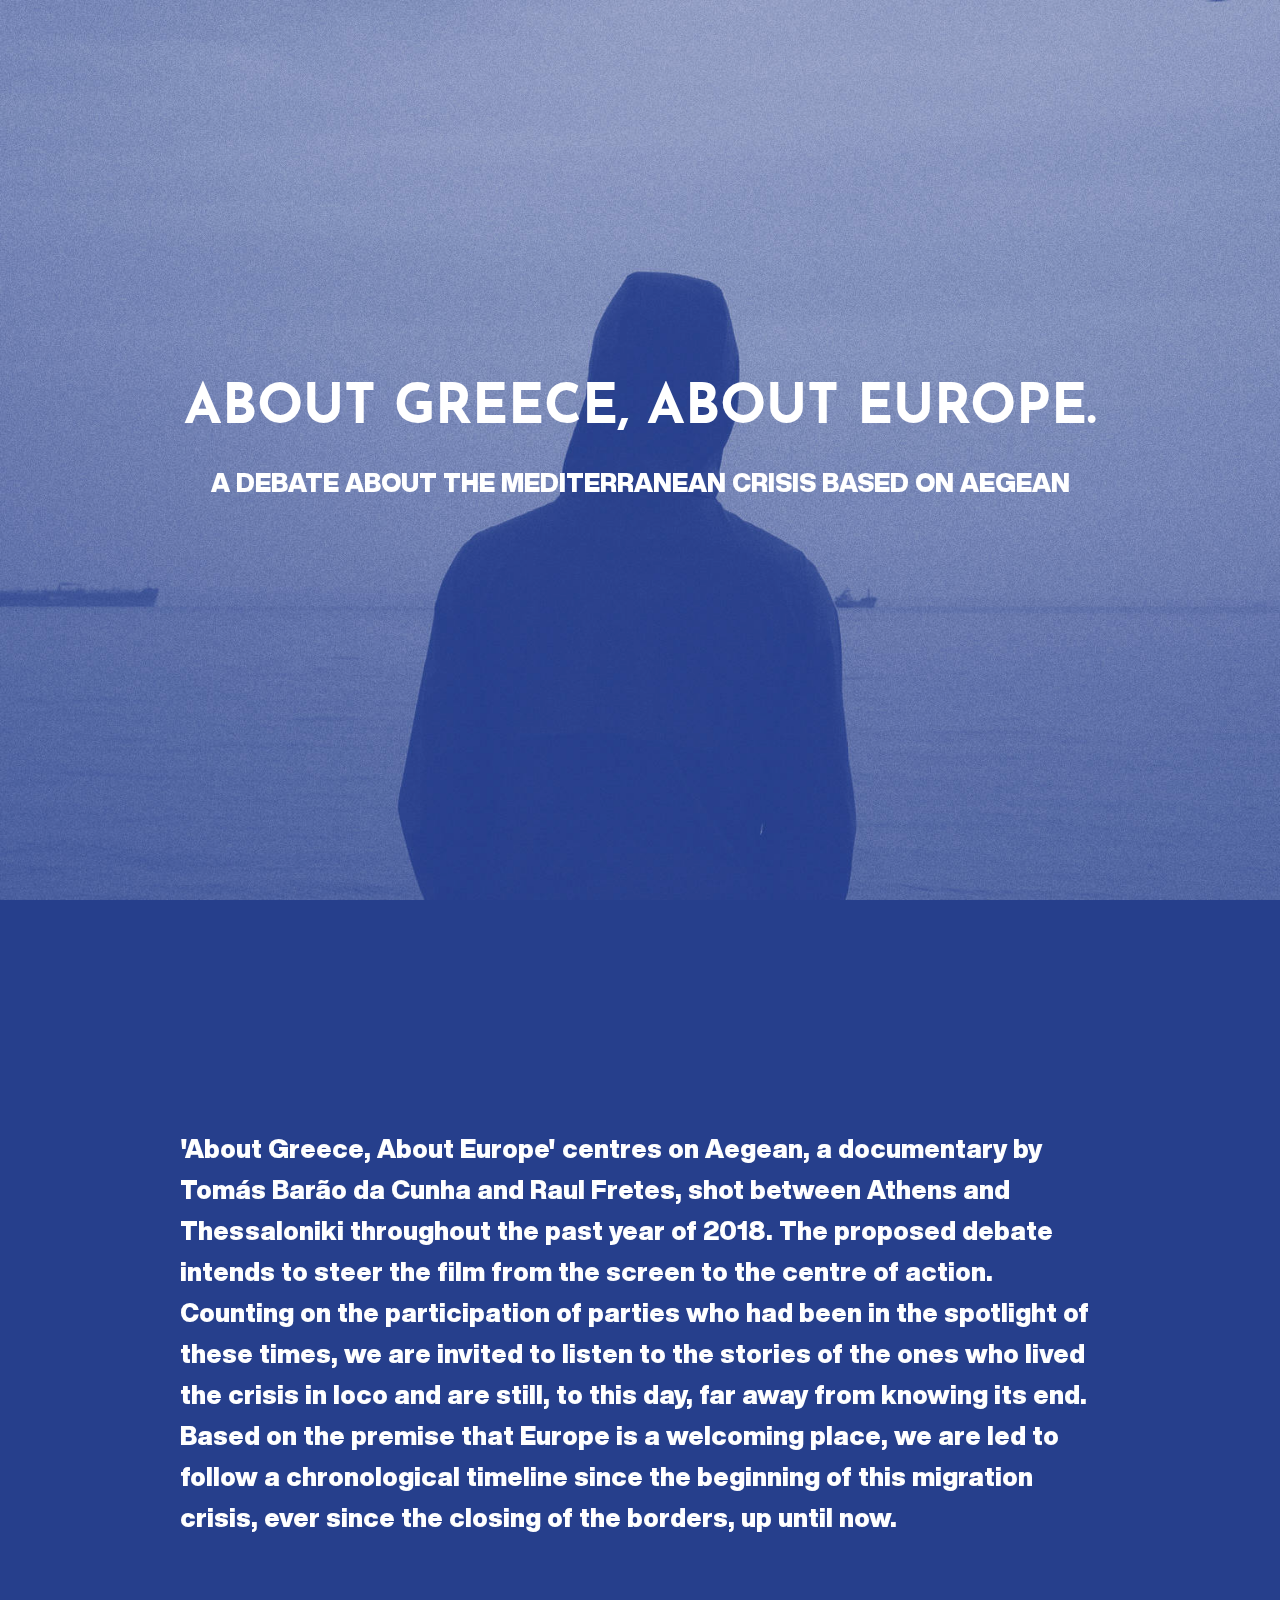
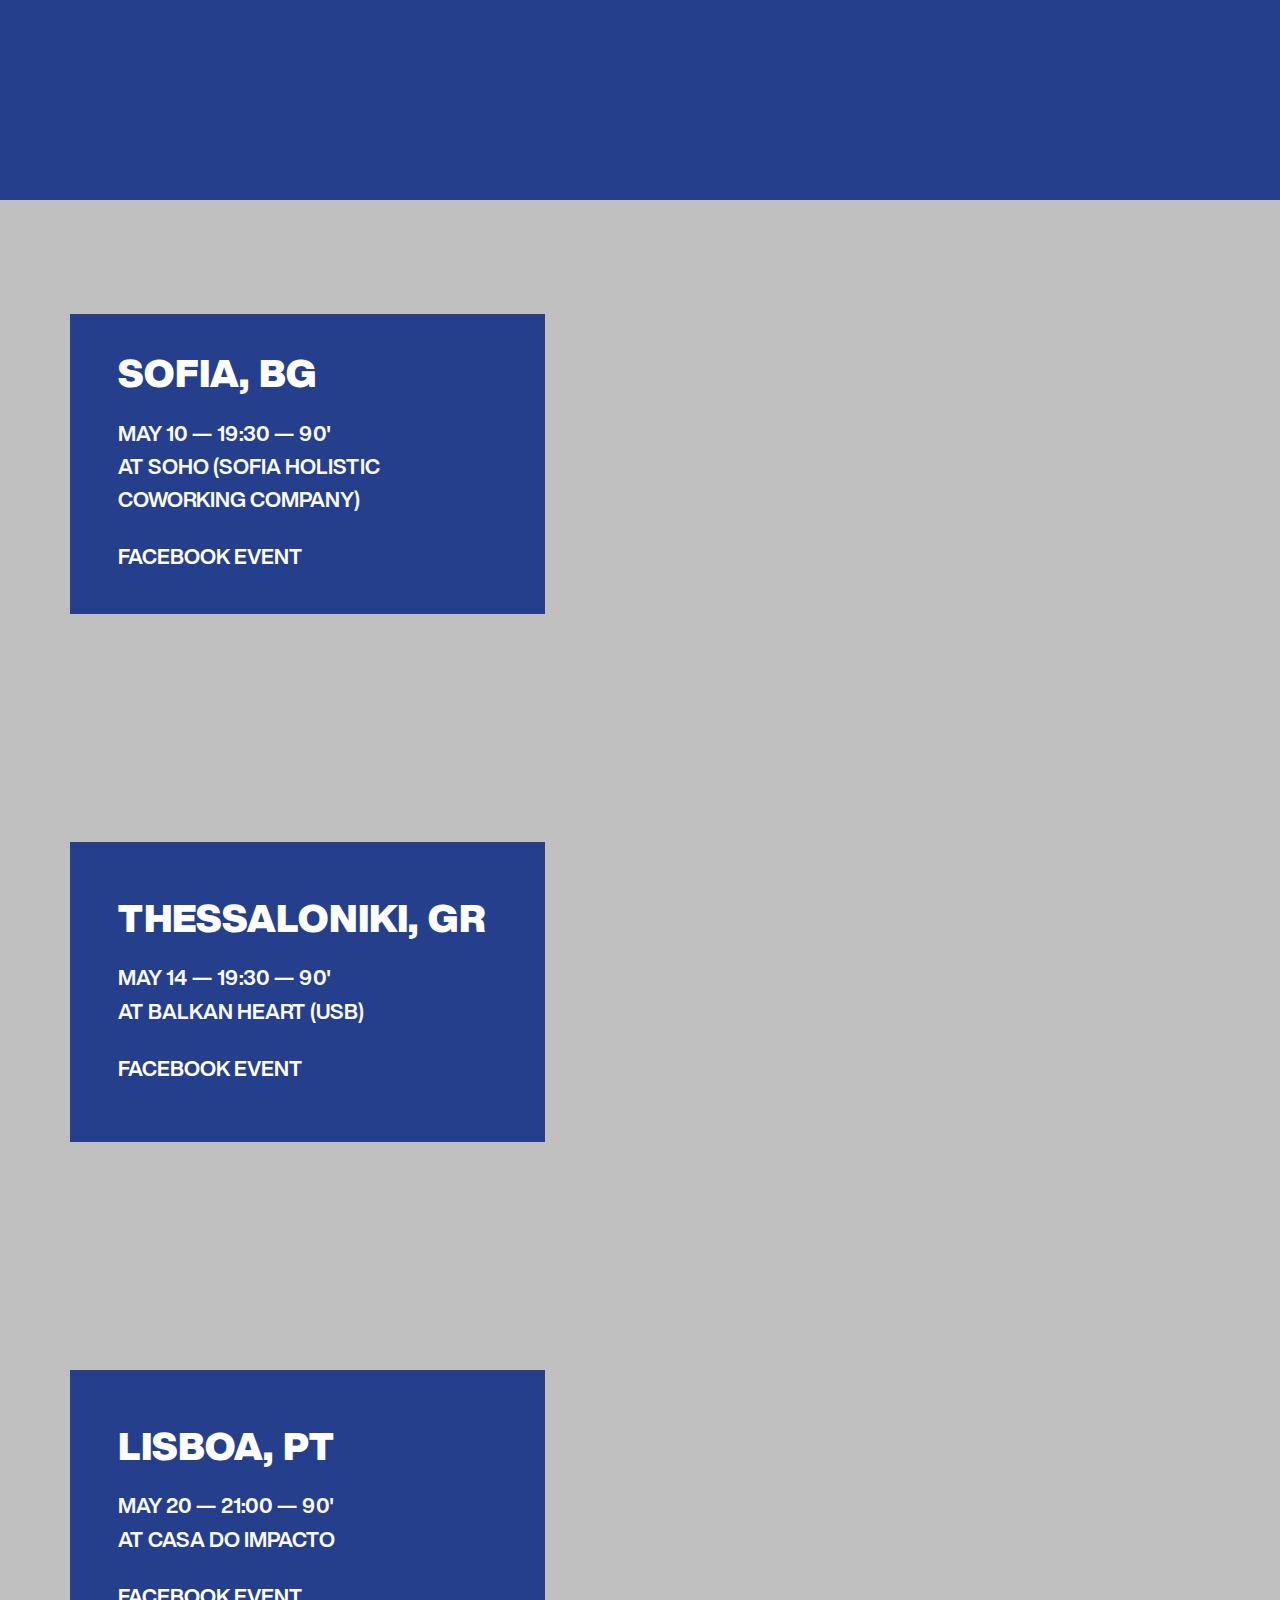
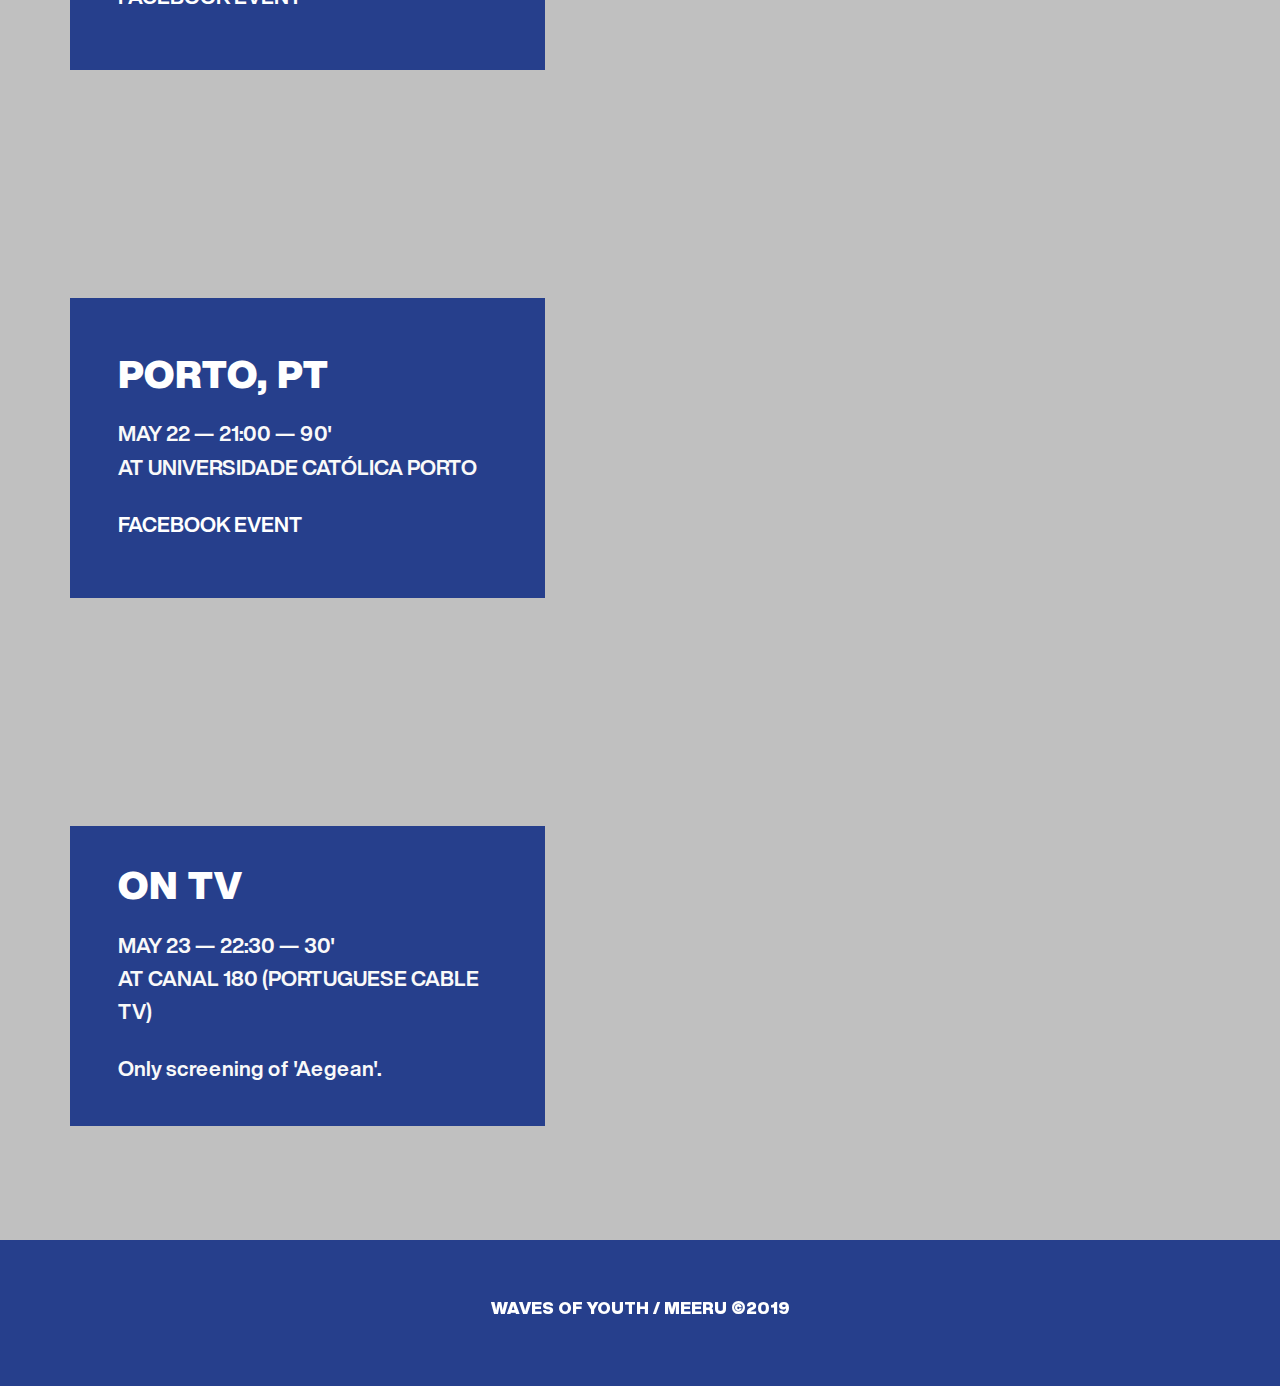
==== index.html @ 875ee3e5 "create github pages" ====
<!DOCTYPE html>
<html  >
<head>
  <!-- Site made with Mobirise Website Builder v4.10.1, https://mobirise.com -->
  <meta charset="UTF-8">
  <meta http-equiv="X-UA-Compatible" content="IE=edge">
  <meta name="generator" content="Mobirise v4.10.1, mobirise.com">
  <meta name="viewport" content="width=device-width, initial-scale=1, minimum-scale=1">
  <link rel="shortcut icon" href="assets/images/curto-azul-128x128.png" type="image/x-icon">
  <meta name="description" content="">
  
  <title>Waves Of Youth</title>
  <link rel="stylesheet" href="assets/web/assets/mobirise-icons/mobirise-icons.css">
  <link rel="stylesheet" href="assets/tether/tether.min.css">
  <link rel="stylesheet" href="assets/bootstrap/css/bootstrap.min.css">
  <link rel="stylesheet" href="assets/bootstrap/css/bootstrap-grid.min.css">
  <link rel="stylesheet" href="assets/bootstrap/css/bootstrap-reboot.min.css">
  <link rel="stylesheet" href="assets/theme/css/style.css">
  <link href="assets/fonts/style.css" rel="stylesheet">
  <link rel="stylesheet" href="assets/mobirise/css/mbr-additional.css" type="text/css">
  
  
  
</head>
<body>

<!-- Google Analytics -->
<!-- Chrome, Firefox OS and Opera -->
<meta name="theme-color" content="#263F8C">
<!-- Windows Phone -->
<meta name="msapplication-navbutton-color" content="#263F8C">
<!-- iOS Safari -->
<meta name="apple-mobile-web-app-status-bar-style" content="#263F8C">
<!-- /Google Analytics -->


  <section class="cid-rotolr3tUL mbr-fullscreen mbr-parallax-background" id="header2-7v">

    

    <div class="mbr-overlay" style="opacity: 0.2; background-color: rgb(38, 63, 140);"></div>

    <div class="container align-center">
        <div class="row justify-content-md-center">
            <div class="mbr-white col-md-10">
                <h1 class="mbr-section-title mbr-bold pb-3 mbr-fonts-style display-1"><span style="font-weight: normal;">ABOUT GREECE, ABOUT EUROPE.</span></h1>
                <h3 class="mbr-section-subtitle align-center mbr-light pb-3 mbr-fonts-style display-5">A DEBATE ABOUT THE MEDITERRANEAN CRISIS BASED ON AEGEAN<br></h3>
                
                
            </div>
        </div>
    </div>
    
</section>

<section class="engine"><a href="https://mobirise.info">Mobirise</a></section><section class="cid-rbS0NeXrtd mbr-fullscreen" id="header2-7o">

    

    

    <div class="container align-center">
        <div class="row justify-content-md-center">
            <div class="mbr-white col-md-10">
                
                
                <p class="mbr-text pb-3 mbr-fonts-style display-5">'About Greece, About Europe' centres on Aegean, a documentary by Tomás Barão da Cunha and Raul Fretes, shot between Athens and Thessaloniki throughout the past year of 2018. The proposed debate intends to steer the film from the screen to the centre of action. Counting on the participation of parties who had been in the spotlight of these times, we are invited to listen to the stories of the ones who lived the crisis in loco and are still, to this day, far away from knowing its end. Based on the premise that Europe is a welcoming place, we are led to follow a chronological timeline since the beginning of this migration crisis, ever since the closing of the borders, up until now.<br></p>
                
            </div>
        </div>
    </div>
    
</section>

<section class="contacts4 cid-rpes5X9mqF" id="contacts4-83">

    

    <div class="main_wrapper">
        <div class="b_wrapper">
            <div class="container">
                <div class="row">
                    <div class="col-12 col-md-5 p-0">
                        <div class="block p-5">
                            <div class="block_wrapper">
                                <h4 class="align-left mbr-fonts-style pb-4 m-0 display-2"><strong>SOFIA, BG</strong></h4>
                                <p class="mbr-text align-left mbr-fonts-style pb-4 m-0 display-7">MAY 10 — 19:30 — 90' <br>AT SOHO (SOFIA HOLISTIC COWORKING COMPANY)<br></p>
                                <p class="mbr-text align-left mbr-fonts-style m-0 display-7"><a href="https://www.facebook.com/events/2349669248387294/">FACEBOOK EVENT</a></p>
                            </div>
                        </div>
                    </div>
                </div>
            </div>
        </div>
        <!--Map-->
        <div class="google-map"><iframe frameborder="0" style="border:0" src="https://www.google.com/maps/embed/v1/place?key=AIzaSyAEIpgj38KyLFELm2bK9Y7krBkz1K-cMq8&amp;q=place_id:ChIJSWnieG-FqkARfedFRiuDWos" allowfullscreen=""></iframe></div>
    </div>
</section>

<section class="contacts4 cid-rperjGj0t2" id="contacts4-82">

    

    <div class="main_wrapper">
        <div class="b_wrapper">
            <div class="container">
                <div class="row">
                    <div class="col-12 col-md-5 p-0">
                        <div class="block p-5">
                            <div class="block_wrapper">
                                <h4 class="align-left mbr-fonts-style pb-4 m-0 display-2"><strong>THESSALONIKI, GR</strong></h4>
                                <p class="mbr-text align-left mbr-fonts-style pb-4 m-0 display-7">MAY 14 — 19:30 — 90'<br>AT BALKAN HEART (USB)</p>
                                <p class="mbr-text align-left mbr-fonts-style m-0 display-7"><a href="https://www.facebook.com/events/536767336851106/">FACEBOOK EVENT</a></p>
                            </div>
                        </div>
                    </div>
                </div>
            </div>
        </div>
        <!--Map-->
        <div class="google-map"><iframe frameborder="0" style="border:0" src="https://www.google.com/maps/embed/v1/place?key=AIzaSyCy9r70T3NYf3PhvVflTo0_zdif2_IoIYs&amp;q=place_id:ChIJO5LPTBg5qBQRDDi63x9kfq0" allowfullscreen=""></iframe></div>
    </div>
</section>

<section class="contacts4 cid-rpNQoEv97w" id="contacts4-89">

    

    <div class="main_wrapper">
        <div class="b_wrapper">
            <div class="container">
                <div class="row">
                    <div class="col-12 col-md-5 p-0">
                        <div class="block p-5">
                            <div class="block_wrapper">
                                <h4 class="align-left mbr-fonts-style pb-4 m-0 display-2"><strong>LISBOA, PT</strong></h4>
                                <p class="mbr-text align-left mbr-fonts-style pb-4 m-0 display-7">MAY 20 — 21:00 — 90'<br>AT CASA DO IMPACTO</p>
                                <p class="mbr-text align-left mbr-fonts-style m-0 display-7"><a href="https://www.facebook.com/events/334704800570785/">FACEBOOK EVENT</a></p>
                            </div>
                        </div>
                    </div>
                </div>
            </div>
        </div>
        <!--Map-->
        <div class="google-map"><iframe frameborder="0" style="border:0" src="https://www.google.com/maps/embed/v1/place?key=AIzaSyAEIpgj38KyLFELm2bK9Y7krBkz1K-cMq8&amp;q=place_id:ChIJ9_34LYAzGQ0RxBk293zbhEE" allowfullscreen=""></iframe></div>
    </div>
</section>

<section class="contacts4 cid-rpNQpJxZi2" id="contacts4-8a">

    

    <div class="main_wrapper">
        <div class="b_wrapper">
            <div class="container">
                <div class="row">
                    <div class="col-12 col-md-5 p-0">
                        <div class="block p-5">
                            <div class="block_wrapper">
                                <h4 class="align-left mbr-fonts-style pb-4 m-0 display-2"><strong>PORTO, PT</strong></h4>
                                <p class="mbr-text align-left mbr-fonts-style pb-4 m-0 display-7">MAY 22 — 21:00 — 90'<br>AT UNIVERSIDADE CATÓLICA PORTO</p>
                                <p class="mbr-text align-left mbr-fonts-style m-0 display-7"><a href="https://www.facebook.com/events/2402719583289658/">FACEBOOK EVENT</a></p>
                            </div>
                        </div>
                    </div>
                </div>
            </div>
        </div>
        <!--Map-->
        <div class="google-map"><iframe frameborder="0" style="border:0" src="https://www.google.com/maps/embed/v1/place?key=AIzaSyAEIpgj38KyLFELm2bK9Y7krBkz1K-cMq8&amp;q=place_id:ChIJQT3OMJ1vJA0R4eSSDeJ5o80" allowfullscreen=""></iframe></div>
    </div>
</section>

<section class="contacts4 cid-rpesianNwL" id="contacts4-84">

    

    <div class="main_wrapper">
        <div class="b_wrapper">
            <div class="container">
                <div class="row">
                    <div class="col-12 col-md-5 p-0">
                        <div class="block p-5">
                            <div class="block_wrapper">
                                <h4 class="align-left mbr-fonts-style pb-4 m-0 display-2"><strong>ON TV</strong></h4>
                                <p class="mbr-text align-left mbr-fonts-style pb-4 m-0 display-7">MAY 23 — 22:30 — 30'<br>AT CANAL 180 (PORTUGUESE CABLE TV)</p>
                                <p class="mbr-text align-left mbr-fonts-style m-0 display-7">Only screening of 'Aegean'.</p>
                            </div>
                        </div>
                    </div>
                </div>
            </div>
        </div>
        <!--Map-->
        <div class="google-map"><iframe frameborder="0" style="border:0" src="https://www.google.com/maps/embed/v1/place?key=AIzaSyAEIpgj38KyLFELm2bK9Y7krBkz1K-cMq8&amp;q=place_id:ChIJ1SZCvy0kMgsRQfBOHAlLuCo" allowfullscreen=""></iframe></div>
    </div>
</section>

<section class="mbr-section content5 cid-rpemln7z14" id="content5-81">

    

    

    <div class="container">
        <div class="media-container-row">
            <div class="title col-12 col-md-8">
                <h2 class="align-center mbr-bold mbr-white pb-3 mbr-fonts-style display-4"><span style="font-weight: normal;">WAVES OF YOUTH / MEERU ©2019</span></h2>
                
                
                
            </div>
        </div>
    </div>
</section>


  <script src="assets/web/assets/jquery/jquery.min.js"></script>
  <script src="assets/popper/popper.min.js"></script>
  <script src="assets/tether/tether.min.js"></script>
  <script src="assets/bootstrap/js/bootstrap.min.js"></script>
  <script src="assets/smoothscroll/smooth-scroll.js"></script>
  <script src="assets/parallax/jarallax.min.js"></script>
  <script src="assets/theme/js/script.js"></script>
  
  
</body>
</html>
---- assets/web/assets/mobirise-icons/mobirise-icons.css ----
@font-face {
  font-family: 'MobiriseIcons';
  src:  url('mobirise-icons.eot?spat4u');
  src:  url('mobirise-icons.eot?spat4u#iefix') format('embedded-opentype'),
    url('mobirise-icons.ttf?spat4u') format('truetype'),
    url('mobirise-icons.woff?spat4u') format('woff'),
    url('mobirise-icons.svg?spat4u#MobiriseIcons') format('svg');
  font-weight: normal;
  font-style: normal;
}

[class^="mbri-"], [class*=" mbri-"] {
  /* use !important to prevent issues with browser extensions that change fonts */
  font-family: MobiriseIcons !important;
  speak: none;
  font-style: normal;
  font-weight: normal;
  font-variant: normal;
  text-transform: none;
  line-height: 1;

  /* Better Font Rendering =========== */
  -webkit-font-smoothing: antialiased;
  -moz-osx-font-smoothing: grayscale;
}

.mbri-add-submenu:before {
  content: "\e900";
}
.mbri-alert:before {
  content: "\e901";
}
.mbri-align-center:before {
  content: "\e902";
}
.mbri-align-justify:before {
  content: "\e903";
}
.mbri-align-left:before {
  content: "\e904";
}
.mbri-align-right:before {
  content: "\e905";
}
.mbri-android:before {
  content: "\e906";
}
.mbri-apple:before {
  content: "\e907";
}
.mbri-arrow-down:before {
  content: "\e908";
}
.mbri-arrow-next:before {
  content: "\e909";
}
.mbri-arrow-prev:before {
  content: "\e90a";
}
.mbri-arrow-up:before {
  content: "\e90b";
}
.mbri-bold:before {
  content: "\e90c";
}
.mbri-bookmark:before {
  content: "\e90d";
}
.mbri-bootstrap:before {
  content: "\e90e";
}
.mbri-briefcase:before {
  content: "\e90f";
}
.mbri-browse:before {
  content: "\e910";
}
.mbri-bulleted-list:before {
  content: "\e911";
}
.mbri-calendar:before {
  content: "\e912";
}
.mbri-camera:before {
  content: "\e913";
}
.mbri-cart-add:before {
  content: "\e914";
}
.mbri-cart-full:before {
  content: "\e915";
}
.mbri-cash:before {
  content: "\e916";
}
.mbri-change-style:before {
  content: "\e917";
}
.mbri-chat:before {
  content: "\e918";
}
.mbri-clock:before {
  content: "\e919";
}
.mbri-close:before {
  content: "\e91a";
}
.mbri-cloud:before {
  content: "\e91b";
}
.mbri-code:before {
  content: "\e91c";
}
.mbri-contact-form:before {
  content: "\e91d";
}
.mbri-credit-card:before {
  content: "\e91e";
}
.mbri-cursor-click:before {
  content: "\e91f";
}
.mbri-cust-feedback:before {
  content: "\e920";
}
.mbri-database:before {
  content: "\e921";
}
.mbri-delivery:before {
  content: "\e922";
}
.mbri-desktop:before {
  content: "\e923";
}
.mbri-devices:before {
  content: "\e924";
}
.mbri-down:before {
  content: "\e925";
}
.mbri-download:before {
  content: "\e989";
}
.mbri-drag-n-drop:before {
  content: "\e927";
}
.mbri-drag-n-drop2:before {
  content: "\e928";
}
.mbri-edit:before {
  content: "\e929";
}
.mbri-edit2:before {
  content: "\e92a";
}
.mbri-error:before {
  content: "\e92b";
}
.mbri-extension:before {
  content: "\e92c";
}
.mbri-features:before {
  content: "\e92d";
}
.mbri-file:before {
  content: "\e92e";
}
.mbri-flag:before {
  content: "\e92f";
}
.mbri-folder:before {
  content: "\e930";
}
.mbri-gift:before {
  content: "\e931";
}
.mbri-github:before {
  content: "\e932";
}
.mbri-globe:before {
  content: "\e933";
}
.mbri-globe-2:before {
  content: "\e934";
}
.mbri-growing-chart:before {
  content: "\e935";
}
.mbri-hearth:before {
  content: "\e936";
}
.mbri-help:before {
  content: "\e937";
}
.mbri-home:before {
  content: "\e938";
}
.mbri-hot-cup:before {
  content: "\e939";
}
.mbri-idea:before {
  content: "\e93a";
}
.mbri-image-gallery:before {
  content: "\e93b";
}
.mbri-image-slider:before {
  content: "\e93c";
}
.mbri-info:before {
  content: "\e93d";
}
.mbri-italic:before {
  content: "\e93e";
}
.mbri-key:before {
  content: "\e93f";
}
.mbri-laptop:before {
  content: "\e940";
}
.mbri-layers:before {
  content: "\e941";
}
.mbri-left-right:before {
  content: "\e942";
}
.mbri-left:before {
  content: "\e943";
}
.mbri-letter:before {
  content: "\e944";
}
.mbri-like:before {
  content: "\e945";
}
.mbri-link:before {
  content: "\e946";
}
.mbri-lock:before {
  content: "\e947";
}
.mbri-login:before {
  content: "\e948";
}
.mbri-logout:before {
  content: "\e949";
}
.mbri-magic-stick:before {
  content: "\e94a";
}
.mbri-map-pin:before {
  content: "\e94b";
}
.mbri-menu:before {
  content: "\e94c";
}
.mbri-mobile:before {
  content: "\e94d";
}
.mbri-mobile2:before {
  content: "\e94e";
}
.mbri-mobirise:before {
  content: "\e94f";
}
.mbri-more-horizontal:before {
  content: "\e950";
}
.mbri-more-vertical:before {
  content: "\e951";
}
.mbri-music:before {
  content: "\e952";
}
.mbri-new-file:before {
  content: "\e953";
}
.mbri-numbered-list:before {
  content: "\e954";
}
.mbri-opened-folder:before {
  content: "\e955";
}
.mbri-pages:before {
  content: "\e956";
}
.mbri-paper-plane:before {
  content: "\e957";
}
.mbri-paperclip:before {
  content: "\e958";
}
.mbri-photo:before {
  content: "\e959";
}
.mbri-photos:before {
  content: "\e95a";
}
.mbri-pin:before {
  content: "\e95b";
}
.mbri-play:before {
  content: "\e95c";
}
.mbri-plus:before {
  content: "\e95d";
}
.mbri-preview:before {
  content: "\e95e";
}
.mbri-print:before {
  content: "\e95f";
}
.mbri-protect:before {
  content: "\e960";
}
.mbri-question:before {
  content: "\e961";
}
.mbri-quote-left:before {
  content: "\e962";
}
.mbri-quote-right:before {
  content: "\e963";
}
.mbri-refresh:before {
  content: "\e964";
}
.mbri-responsive:before {
  content: "\e965";
}
.mbri-right:before {
  content: "\e966";
}
.mbri-rocket:before {
  content: "\e967";
}
.mbri-sad-face:before {
  content: "\e968";
}
.mbri-sale:before {
  content: "\e969";
}
.mbri-save:before {
  content: "\e96a";
}
.mbri-search:before {
  content: "\e96b";
}
.mbri-setting:before {
  content: "\e96c";
}
.mbri-setting2:before {
  content: "\e96d";
}
.mbri-setting3:before {
  content: "\e96e";
}
.mbri-share:before {
  content: "\e96f";
}
.mbri-shopping-bag:before {
  content: "\e970";
}
.mbri-shopping-basket:before {
  content: "\e971";
}
.mbri-shopping-cart:before {
  content: "\e972";
}
.mbri-sites:before {
  content: "\e973";
}
.mbri-smile-face:before {
  content: "\e974";
}
.mbri-speed:before {
  content: "\e975";
}
.mbri-star:before {
  content: "\e976";
}
.mbri-success:before {
  content: "\e977";
}
.mbri-sun:before {
  content: "\e978";
}
.mbri-sun2:before {
  content: "\e979";
}
.mbri-tablet:before {
  content: "\e97a";
}
.mbri-tablet-vertical:before {
  content: "\e97b";
}
.mbri-target:before {
  content: "\e97c";
}
.mbri-timer:before {
  content: "\e97d";
}
.mbri-to-ftp:before {
  content: "\e97e";
}
.mbri-to-local-drive:before {
  content: "\e97f";
}
.mbri-touch-swipe:before {
  content: "\e980";
}
.mbri-touch:before {
  content: "\e981";
}
.mbri-trash:before {
  content: "\e982";
}
.mbri-underline:before {
  content: "\e983";
}
.mbri-unlink:before {
  content: "\e984";
}
.mbri-unlock:before {
  content: "\e985";
}
.mbri-up-down:before {
  content: "\e986";
}
.mbri-up:before {
  content: "\e987";
}
.mbri-update:before {
  content: "\e988";
}
.mbri-upload:before {
 content: "\e926"; 
}
.mbri-user:before {
  content: "\e98a";
}
.mbri-user2:before {
  content: "\e98b";
}
.mbri-users:before {
  content: "\e98c";
}
.mbri-video:before {
  content: "\e98d";
}
.mbri-video-play:before {
  content: "\e98e";
}
.mbri-watch:before {
  content: "\e98f";
}
.mbri-website-theme:before {
  content: "\e990";
}
.mbri-wifi:before {
  content: "\e991";
}
.mbri-windows:before {
  content: "\e992";
}
.mbri-zoom-out:before {
  content: "\e993";
}
.mbri-redo:before {
  content: "\e994";
}
.mbri-undo:before {
  content: "\e995";
}
---- assets/theme/css/style.css ----
/*!
 * Mobirise v4 theme (https://mobirise.com/)
 * Copyright 2017 Mobirise
 */section{background-color:#eeeeee}section,.container,.container-fluid{position:relative;word-wrap:break-word}a.mbr-iconfont:hover{text-decoration:none}.article .lead p,.article .lead ul,.article .lead ol,.article .lead pre,.article .lead blockquote{margin-bottom:0}a{font-style:normal;font-weight:400;cursor:pointer}a,a:hover{text-decoration:none}figure{margin-bottom:0}body{color:#232323}h1,h2,h3,h4,h5,h6,.h1,.h2,.h3,.h4,.h5,.h6,.display-1,.display-2,.display-3,.display-4{line-height:1;word-break:break-word;word-wrap:break-word}b,strong{font-weight:bold}blockquote{padding:10px 0 10px 20px;position:relative;border-left:2px solid;border-color:#ff3366}input:-webkit-autofill,input:-webkit-autofill:hover,input:-webkit-autofill:focus,input:-webkit-autofill:active{transition-delay:9999s;transition-property:background-color, color}textarea[type="hidden"]{display:none}body{position:relative}section{background-position:50% 50%;background-repeat:no-repeat;background-size:cover}section .mbr-background-video,section .mbr-background-video-preview{position:absolute;bottom:0;left:0;right:0;top:0}.hidden{visibility:hidden}.mbr-z-index20{z-index:20}/*! Base colors */.mbr-white{color:#ffffff}.mbr-black{color:#000000}.mbr-bg-white{background-color:#ffffff}.mbr-bg-black{background-color:#000000}/*! Text-aligns */.align-left{text-align:left}.align-center{text-align:center}.align-right{text-align:right}@media (max-width: 767px){.align-left,.align-center,.align-right,.mbr-section-btn,.mbr-section-title{text-align:center}}/*! Font-weight  */.mbr-light{font-weight:300}.mbr-regular{font-weight:400}.mbr-semibold{font-weight:500}.mbr-bold{font-weight:700}/*! Media  */.media-size-item{-webkit-flex:1 1 auto;-moz-flex:1 1 auto;-ms-flex:1 1 auto;-o-flex:1 1 auto;flex:1 1 auto}.media-content{-webkit-flex-basis:100%;flex-basis:100%}.media-container-row{display:-ms-flexbox;display:-webkit-flex;display:flex;-webkit-flex-direction:row;-ms-flex-direction:row;flex-direction:row;-webkit-flex-wrap:wrap;-ms-flex-wrap:wrap;flex-wrap:wrap;-webkit-justify-content:center;-ms-flex-pack:center;justify-content:center;-webkit-align-content:center;-ms-flex-line-pack:center;align-content:center;-webkit-align-items:start;-ms-flex-align:start;align-items:start}.media-container-row .media-size-item{width:400px}.media-container-column{display:-ms-flexbox;display:-webkit-flex;display:flex;-webkit-flex-direction:column;-ms-flex-direction:column;flex-direction:column;-webkit-flex-wrap:wrap;-ms-flex-wrap:wrap;flex-wrap:wrap;-webkit-justify-content:center;-ms-flex-pack:center;justify-content:center;-webkit-align-content:center;-ms-flex-line-pack:center;align-content:center;-webkit-align-items:stretch;-ms-flex-align:stretch;align-items:stretch}.media-container-column>*{width:100%}@media (min-width: 992px){.media-container-row{-webkit-flex-wrap:nowrap;-ms-flex-wrap:nowrap;flex-wrap:nowrap}}figure{overflow:hidden}figure[mbr-media-size]{transition:width 0.1s}.mbr-figure img,.mbr-figure iframe{display:block;width:100%}.card{background-color:transparent;border:none}.card-box{flex:0 0 100%}.card-img{text-align:center;flex-shrink:0;-webkit-flex-shrink:0}.media{max-width:100%;margin:0 auto}.mbr-figure{-ms-flex-item-align:center;-ms-grid-row-align:center;-webkit-align-self:center;align-self:center}.media-container>div{max-width:100%}.mbr-figure img,.card-img img{width:100%}@media (max-width: 991px){.media-size-item{width:auto !important}.media{width:auto}.mbr-figure{width:100% !important}}/*! Buttons */.mbr-section-btn{margin-left:-.25rem;margin-right:-.25rem;font-size:0}nav .mbr-section-btn{margin-left:0rem;margin-right:0rem}/*! Btn icon margin */.btn .mbr-iconfont,.btn.btn-sm .mbr-iconfont{cursor:pointer;margin-right:0.5rem}.btn.btn-md .mbr-iconfont,.btn.btn-md .mbr-iconfont{margin-right:0.8rem}.mbr-regular{font-weight:400}.mbr-semibold{font-weight:500}.mbr-bold{font-weight:700}[type="submit"]{-webkit-appearance:none}/*! Full-screen */.mbr-fullscreen .mbr-overlay{min-height:100vh}.mbr-fullscreen{display:flex;display:-webkit-flex;display:-moz-flex;display:-ms-flex;display:-o-flex;align-items:center;-webkit-align-items:center;min-height:100vh;padding-top:3rem;padding-bottom:3rem}/*! Map */.map{height:25rem;position:relative}.map iframe{width:100%;height:100%}.form-asterisk{font-family:initial;position:absolute;top:-2px;font-weight:normal}/*! Scroll to top arrow */.mbr-arrow-up{bottom:25px;right:90px;position:fixed;text-align:right;z-index:5000;color:#ffffff;font-size:32px;transform:rotate(180deg);-webkit-transform:rotate(180deg)}.mbr-arrow-up a{background:rgba(0,0,0,0.2);border-radius:3px;color:#fff;display:inline-block;height:60px;width:60px;outline-style:none !important;position:relative;text-decoration:none;transition:all .3s ease-in-out;cursor:pointer;text-align:center}.mbr-arrow-up a:hover{background-color:rgba(0,0,0,0.4)}.mbr-arrow-up a i{line-height:60px}.mbr-arrow-up-icon{display:block;color:#fff}.mbr-arrow-up-icon::before{content:"\203a";display:inline-block;font-family:serif;font-size:32px;line-height:1;font-style:normal;position:relative;top:6px;left:-4px;-webkit-transform:rotate(-90deg);transform:rotate(-90deg)}/*! Arrow Down */.mbr-arrow{position:absolute;bottom:45px;left:50%;width:60px;height:60px;cursor:pointer;background-color:rgba(80,80,80,0.5);border-radius:50%;-webkit-transform:translateX(-50%);transform:translateX(-50%)}.mbr-arrow>a{display:inline-block;text-decoration:none;outline-style:none;-webkit-animation:arrowdown 1.7s ease-in-out infinite;animation:arrowdown 1.7s ease-in-out infinite}.mbr-arrow>a>i{position:absolute;top:-2px;left:15px;font-size:2rem}@keyframes arrowdown{0%{transform:translateY(0px);-webkit-transform:translateY(0px)}50%{transform:translateY(-5px);-webkit-transform:translateY(-5px)}100%{transform:translateY(0px);-webkit-transform:translateY(0px)}}@-webkit-keyframes arrowdown{0%{transform:translateY(0px);-webkit-transform:translateY(0px)}50%{transform:translateY(-5px);-webkit-transform:translateY(-5px)}100%{transform:translateY(0px);-webkit-transform:translateY(0px)}}@media (max-width: 500px){.mbr-arrow-up{left:50%;right:auto;transform:translateX(-50%) rotate(180deg);-webkit-transform:translateX(-50%) rotate(180deg)}}@keyframes gradient-animation{from{background-position:0% 100%;animation-timing-function:ease-in-out}to{background-position:100% 0%;animation-timing-function:ease-in-out}}@-webkit-keyframes gradient-animation{from{background-position:0% 100%;animation-timing-function:ease-in-out}to{background-position:100% 0%;animation-timing-function:ease-in-out}}.bg-gradient{background-size:200% 200%;animation:gradient-animation 5s infinite alternate;-webkit-animation:gradient-animation 5s infinite alternate}.menu .navbar-brand{display:-webkit-flex}.menu .navbar-brand span{display:flex;display:-webkit-flex}.menu .navbar-brand .navbar-caption-wrap{display:-webkit-flex}.menu .navbar-brand .navbar-logo img{display:-webkit-flex}@media (min-width: 768px) and (max-width: 991px){.menu .navbar-toggleable-sm .navbar-nav{display:-webkit-box;display:-webkit-flex;display:-ms-flexbox}}@media (max-width: 991px){.menu .navbar-collapse{max-height:93.5vh}.menu .navbar-collapse.show{overflow:auto}}@media (min-width: 992px){.menu .navbar-nav.nav-dropdown{display:-webkit-flex}.menu .navbar-toggleable-sm .navbar-collapse{display:-webkit-flex !important}.menu .collapsed .navbar-collapse{max-height:93.5vh}.menu .collapsed .navbar-collapse.show{overflow:auto}}@media (max-width: 767px){.menu .navbar-collapse{max-height:80vh}}.navbar{display:-webkit-flex;-webkit-flex-wrap:wrap;-webkit-align-items:center;-webkit-justify-content:space-between}.navbar-collapse{-webkit-flex-basis:100%;-webkit-flex-grow:1;-webkit-align-items:center}.nav-dropdown .link{padding:.667em 1.667em !important;margin:0 !important}.nav{display:-webkit-flex;-webkit-flex-wrap:wrap}.row{display:-webkit-flex;-webkit-flex-wrap:wrap}.justify-content-center{-webkit-justify-content:center}.form-inline{display:-webkit-flex;-webkit-flex-flow:row wrap;-webkit-align-items:center}.card-wrapper{-webkit-flex:1}.carousel-control{z-index:10;display:-webkit-flex;-webkit-align-items:center;-webkit-justify-content:center}.carousel-controls{display:-webkit-flex}.media{display:-webkit-flex}.form-group:focus{outline:none}.jq-selectbox__select{padding:1.07em .5em;position:absolute;top:0;left:0;width:100%}.jq-selectbox__dropdown{position:absolute;top:100% !important;left:0 !important;width:100% !important}.jq-selectbox__trigger-arrow{transform:translateY(-50%)}.jq-selectbox li{padding:1.07em .5em}.modal-dialog,.modal-content{height:100%}.modal-dialog .carousel-inner{height:100%;height:-webkit-fill-available;height:fill-available}.carousel-item{text-align:center}.carousel-item img{margin:auto}
.engine {
	position: absolute;
	text-indent: -2400px;
	text-align: center;
	padding: 0;
	top: 0;
	left: -2400px;
}
---- assets/fonts/style.css ----
@font-face {
   font-family: 'JosefinSans-Bold';
   src: url('JosefinSans-Bold/font.ttf');
}
@font-face {
   font-family: 'HelveticaNowDisplay-Black';
   src: url('HelveticaNowDisplay-Black/font.ttf');
}
@font-face {
   font-family: 'HelveticaNowDisplay-Bold';
   src: url('HelveticaNowDisplay-Bold/font.ttf');
}
---- assets/mobirise/css/mbr-additional.css ----
body {
  font-style: normal;
  line-height: 1.5;
}
.mbr-section-title {
  font-style: normal;
  line-height: 1.2;
}
.mbr-section-subtitle {
  line-height: 1.3;
}
.mbr-text {
  font-style: normal;
  line-height: 1.6;
}
.display-1 {
  font-family: 'JosefinSans-Bold';
  font-size: 3.4rem;
}
.display-1 > .mbr-iconfont {
  font-size: 5.44rem;
}
.display-2 {
  font-family: 'HelveticaNowDisplay-Black';
  font-size: 2.4rem;
}
.display-2 > .mbr-iconfont {
  font-size: 3.84rem;
}
.display-4 {
  font-family: 'HelveticaNowDisplay-Black';
  font-size: 1.05rem;
}
.display-4 > .mbr-iconfont {
  font-size: 1.68rem;
}
.display-5 {
  font-family: 'HelveticaNowDisplay-Black';
  font-size: 1.6rem;
}
.display-5 > .mbr-iconfont {
  font-size: 2.56rem;
}
.display-7 {
  font-family: 'HelveticaNowDisplay-Bold';
  font-size: 1.3rem;
}
.display-7 > .mbr-iconfont {
  font-size: 2.08rem;
}
/* ---- Fluid typography for mobile devices ---- */
/* 1.4 - font scale ratio ( bootstrap == 1.42857 ) */
/* 100vw - current viewport width */
/* (48 - 20)  48 == 48rem == 768px, 20 == 20rem == 320px(minimal supported viewport) */
/* 0.65 - min scale variable, may vary */
@media (max-width: 768px) {
  .display-1 {
    font-size: 2.72rem;
    font-size: calc( 1.8399999999999999rem + (3.4 - 1.8399999999999999) * ((100vw - 20rem) / (48 - 20)));
    line-height: calc( 1.4 * (1.8399999999999999rem + (3.4 - 1.8399999999999999) * ((100vw - 20rem) / (48 - 20))));
  }
  .display-2 {
    font-size: 1.92rem;
    font-size: calc( 1.49rem + (2.4 - 1.49) * ((100vw - 20rem) / (48 - 20)));
    line-height: calc( 1.4 * (1.49rem + (2.4 - 1.49) * ((100vw - 20rem) / (48 - 20))));
  }
  .display-4 {
    font-size: 0.84rem;
    font-size: calc( 1.0175rem + (1.05 - 1.0175) * ((100vw - 20rem) / (48 - 20)));
    line-height: calc( 1.4 * (1.0175rem + (1.05 - 1.0175) * ((100vw - 20rem) / (48 - 20))));
  }
  .display-5 {
    font-size: 1.28rem;
    font-size: calc( 1.21rem + (1.6 - 1.21) * ((100vw - 20rem) / (48 - 20)));
    line-height: calc( 1.4 * (1.21rem + (1.6 - 1.21) * ((100vw - 20rem) / (48 - 20))));
  }
}
/* Buttons */
.btn {
  font-weight: 500;
  border-width: 2px;
  font-style: normal;
  letter-spacing: 1px;
  margin: .4rem .8rem;
  white-space: normal;
  -webkit-transition: all 0.3s ease-in-out;
  -moz-transition: all 0.3s ease-in-out;
  transition: all 0.3s ease-in-out;
  display: inline-flex;
  align-items: center;
  justify-content: center;
  word-break: break-word;
  -webkit-align-items: center;
  -webkit-justify-content: center;
  display: -webkit-inline-flex;
  padding: 1rem 3rem;
  border-radius: 3px;
}
.btn-sm {
  font-weight: 500;
  letter-spacing: 1px;
  -webkit-transition: all 0.3s ease-in-out;
  -moz-transition: all 0.3s ease-in-out;
  transition: all 0.3s ease-in-out;
  padding: 0.6rem 1.5rem;
  border-radius: 3px;
}
.btn-md {
  font-weight: 500;
  letter-spacing: 1px;
  margin: .4rem .8rem !important;
  -webkit-transition: all 0.3s ease-in-out;
  -moz-transition: all 0.3s ease-in-out;
  transition: all 0.3s ease-in-out;
  padding: 1rem 3rem;
  border-radius: 3px;
}
.btn-lg {
  font-weight: 500;
  letter-spacing: 1px;
  margin: .4rem .8rem !important;
  -webkit-transition: all 0.3s ease-in-out;
  -moz-transition: all 0.3s ease-in-out;
  transition: all 0.3s ease-in-out;
  padding: 1.2rem 3.2rem;
  border-radius: 3px;
}
.bg-primary {
  background-color: #ffffff !important;
}
.bg-success {
  background-color: #ffffff !important;
}
.bg-info {
  background-color: #ffffff !important;
}
.bg-warning {
  background-color: #879a9f !important;
}
.bg-danger {
  background-color: #b1a374 !important;
}
.btn-primary,
.btn-primary:active {
  background-color: #ffffff !important;
  border-color: #ffffff !important;
  color: #808080 !important;
}
.btn-primary:hover,
.btn-primary:focus,
.btn-primary.focus,
.btn-primary.active {
  color: #808080 !important;
  background-color: #d9d9d9 !important;
  border-color: #d9d9d9 !important;
}
.btn-primary.disabled,
.btn-primary:disabled {
  color: #808080 !important;
  background-color: #d9d9d9 !important;
  border-color: #d9d9d9 !important;
}
.btn-secondary,
.btn-secondary:active {
  background-color: #263f8c !important;
  border-color: #263f8c !important;
  color: #ffffff !important;
}
.btn-secondary:hover,
.btn-secondary:focus,
.btn-secondary.focus,
.btn-secondary.active {
  color: #ffffff !important;
  background-color: #162450 !important;
  border-color: #162450 !important;
}
.btn-secondary.disabled,
.btn-secondary:disabled {
  color: #ffffff !important;
  background-color: #162450 !important;
  border-color: #162450 !important;
}
.btn-info,
.btn-info:active {
  background-color: #ffffff !important;
  border-color: #ffffff !important;
  color: #808080 !important;
}
.btn-info:hover,
.btn-info:focus,
.btn-info.focus,
.btn-info.active {
  color: #808080 !important;
  background-color: #d9d9d9 !important;
  border-color: #d9d9d9 !important;
}
.btn-info.disabled,
.btn-info:disabled {
  color: #808080 !important;
  background-color: #d9d9d9 !important;
  border-color: #d9d9d9 !important;
}
.btn-success,
.btn-success:active {
  background-color: #ffffff !important;
  border-color: #ffffff !important;
  color: #808080 !important;
}
.btn-success:hover,
.btn-success:focus,
.btn-success.focus,
.btn-success.active {
  color: #808080 !important;
  background-color: #d9d9d9 !important;
  border-color: #d9d9d9 !important;
}
.btn-success.disabled,
.btn-success:disabled {
  color: #808080 !important;
  background-color: #d9d9d9 !important;
  border-color: #d9d9d9 !important;
}
.btn-warning,
.btn-warning:active {
  background-color: #879a9f !important;
  border-color: #879a9f !important;
  color: #ffffff !important;
}
.btn-warning:hover,
.btn-warning:focus,
.btn-warning.focus,
.btn-warning.active {
  color: #ffffff !important;
  background-color: #617479 !important;
  border-color: #617479 !important;
}
.btn-warning.disabled,
.btn-warning:disabled {
  color: #ffffff !important;
  background-color: #617479 !important;
  border-color: #617479 !important;
}
.btn-danger,
.btn-danger:active {
  background-color: #b1a374 !important;
  border-color: #b1a374 !important;
  color: #ffffff !important;
}
.btn-danger:hover,
.btn-danger:focus,
.btn-danger.focus,
.btn-danger.active {
  color: #ffffff !important;
  background-color: #8b7d4e !important;
  border-color: #8b7d4e !important;
}
.btn-danger.disabled,
.btn-danger:disabled {
  color: #ffffff !important;
  background-color: #8b7d4e !important;
  border-color: #8b7d4e !important;
}
.btn-white {
  color: #333333 !important;
}
.btn-white,
.btn-white:active {
  background-color: #ffffff !important;
  border-color: #ffffff !important;
  color: #808080 !important;
}
.btn-white:hover,
.btn-white:focus,
.btn-white.focus,
.btn-white.active {
  color: #808080 !important;
  background-color: #d9d9d9 !important;
  border-color: #d9d9d9 !important;
}
.btn-white.disabled,
.btn-white:disabled {
  color: #808080 !important;
  background-color: #d9d9d9 !important;
  border-color: #d9d9d9 !important;
}
.btn-black,
.btn-black:active {
  background-color: #333333 !important;
  border-color: #333333 !important;
  color: #ffffff !important;
}
.btn-black:hover,
.btn-black:focus,
.btn-black.focus,
.btn-black.active {
  color: #ffffff !important;
  background-color: #0d0d0d !important;
  border-color: #0d0d0d !important;
}
.btn-black.disabled,
.btn-black:disabled {
  color: #ffffff !important;
  background-color: #0d0d0d !important;
  border-color: #0d0d0d !important;
}
.btn-primary-outline,
.btn-primary-outline:active {
  background: none;
  border-color: #cccccc;
  color: #cccccc;
}
.btn-primary-outline:hover,
.btn-primary-outline:focus,
.btn-primary-outline.focus,
.btn-primary-outline.active {
  color: #808080;
  background-color: #ffffff;
  border-color: #ffffff;
}
.btn-primary-outline.disabled,
.btn-primary-outline:disabled {
  color: #808080 !important;
  background-color: #ffffff !important;
  border-color: #ffffff !important;
}
.btn-secondary-outline,
.btn-secondary-outline:active {
  background: none;
  border-color: #101b3c;
  color: #101b3c;
}
.btn-secondary-outline:hover,
.btn-secondary-outline:focus,
.btn-secondary-outline.focus,
.btn-secondary-outline.active {
  color: #ffffff;
  background-color: #263f8c;
  border-color: #263f8c;
}
.btn-secondary-outline.disabled,
.btn-secondary-outline:disabled {
  color: #ffffff !important;
  background-color: #263f8c !important;
  border-color: #263f8c !important;
}
.btn-info-outline,
.btn-info-outline:active {
  background: none;
  border-color: #cccccc;
  color: #cccccc;
}
.btn-info-outline:hover,
.btn-info-outline:focus,
.btn-info-outline.focus,
.btn-info-outline.active {
  color: #808080;
  background-color: #ffffff;
  border-color: #ffffff;
}
.btn-info-outline.disabled,
.btn-info-outline:disabled {
  color: #808080 !important;
  background-color: #ffffff !important;
  border-color: #ffffff !important;
}
.btn-success-outline,
.btn-success-outline:active {
  background: none;
  border-color: #cccccc;
  color: #cccccc;
}
.btn-success-outline:hover,
.btn-success-outline:focus,
.btn-success-outline.focus,
.btn-success-outline.active {
  color: #808080;
  background-color: #ffffff;
  border-color: #ffffff;
}
.btn-success-outline.disabled,
.btn-success-outline:disabled {
  color: #808080 !important;
  background-color: #ffffff !important;
  border-color: #ffffff !important;
}
.btn-warning-outline,
.btn-warning-outline:active {
  background: none;
  border-color: #55666b;
  color: #55666b;
}
.btn-warning-outline:hover,
.btn-warning-outline:focus,
.btn-warning-outline.focus,
.btn-warning-outline.active {
  color: #ffffff;
  background-color: #879a9f;
  border-color: #879a9f;
}
.btn-warning-outline.disabled,
.btn-warning-outline:disabled {
  color: #ffffff !important;
  background-color: #879a9f !important;
  border-color: #879a9f !important;
}
.btn-danger-outline,
.btn-danger-outline:active {
  background: none;
  border-color: #7a6e45;
  color: #7a6e45;
}
.btn-danger-outline:hover,
.btn-danger-outline:focus,
.btn-danger-outline.focus,
.btn-danger-outline.active {
  color: #ffffff;
  background-color: #b1a374;
  border-color: #b1a374;
}
.btn-danger-outline.disabled,
.btn-danger-outline:disabled {
  color: #ffffff !important;
  background-color: #b1a374 !important;
  border-color: #b1a374 !important;
}
.btn-black-outline,
.btn-black-outline:active {
  background: none;
  border-color: #000000;
  color: #000000;
}
.btn-black-outline:hover,
.btn-black-outline:focus,
.btn-black-outline.focus,
.btn-black-outline.active {
  color: #ffffff;
  background-color: #333333;
  border-color: #333333;
}
.btn-black-outline.disabled,
.btn-black-outline:disabled {
  color: #ffffff !important;
  background-color: #333333 !important;
  border-color: #333333 !important;
}
.btn-white-outline,
.btn-white-outline:active,
.btn-white-outline.active {
  background: none;
  border-color: #ffffff;
  color: #ffffff;
}
.btn-white-outline:hover,
.btn-white-outline:focus,
.btn-white-outline.focus {
  color: #333333;
  background-color: #ffffff;
  border-color: #ffffff;
}
.text-primary {
  color: #ffffff !important;
}
.text-secondary {
  color: #263f8c !important;
}
.text-success {
  color: #ffffff !important;
}
.text-info {
  color: #ffffff !important;
}
.text-warning {
  color: #879a9f !important;
}
.text-danger {
  color: #b1a374 !important;
}
.text-white {
  color: #ffffff !important;
}
.text-black {
  color: #000000 !important;
}
a.text-primary:hover,
a.text-primary:focus {
  color: #cccccc !important;
}
a.text-secondary:hover,
a.text-secondary:focus {
  color: #101b3c !important;
}
a.text-success:hover,
a.text-success:focus {
  color: #cccccc !important;
}
a.text-info:hover,
a.text-info:focus {
  color: #cccccc !important;
}
a.text-warning:hover,
a.text-warning:focus {
  color: #55666b !important;
}
a.text-danger:hover,
a.text-danger:focus {
  color: #7a6e45 !important;
}
a.text-white:hover,
a.text-white:focus {
  color: #b3b3b3 !important;
}
a.text-black:hover,
a.text-black:focus {
  color: #4d4d4d !important;
}
.alert-success {
  background-color: #70c770;
}
.alert-info {
  background-color: #ffffff;
}
.alert-warning {
  background-color: #879a9f;
}
.alert-danger {
  background-color: #b1a374;
}
.mbr-section-btn a.btn:not(.btn-form):hover,
.mbr-section-btn a.btn:not(.btn-form):focus {
  box-shadow: none !important;
}
.mbr-gallery-filter li.active .btn {
  background-color: #ffffff;
  border-color: #ffffff;
  color: #8c8c8c;
}
.mbr-gallery-filter li.active .btn:focus {
  box-shadow: none;
}
.btn-form {
  border-radius: 0;
}
.btn-form:hover {
  cursor: pointer;
}
a,
a:hover {
  color: #ffffff;
}
.mbr-plan-header.bg-primary .mbr-plan-subtitle,
.mbr-plan-header.bg-primary .mbr-plan-price-desc {
  color: #ffffff;
}
.mbr-plan-header.bg-success .mbr-plan-subtitle,
.mbr-plan-header.bg-success .mbr-plan-price-desc {
  color: #ffffff;
}
.mbr-plan-header.bg-info .mbr-plan-subtitle,
.mbr-plan-header.bg-info .mbr-plan-price-desc {
  color: #ffffff;
}
.mbr-plan-header.bg-warning .mbr-plan-subtitle,
.mbr-plan-header.bg-warning .mbr-plan-price-desc {
  color: #ced6d8;
}
.mbr-plan-header.bg-danger .mbr-plan-subtitle,
.mbr-plan-header.bg-danger .mbr-plan-price-desc {
  color: #dfd9c6;
}
/* Scroll to top button*/
.scrollToTop_wraper {
  display: none;
}
#scrollToTop a i:before {
  content: '';
  position: absolute;
  height: 40%;
  top: 25%;
  background: #fff;
  width: 2px;
  left: calc(50% - 1px);
}
#scrollToTop a i:after {
  content: '';
  position: absolute;
  display: block;
  border-top: 2px solid #fff;
  border-right: 2px solid #fff;
  width: 40%;
  height: 40%;
  left: 30%;
  bottom: 30%;
  transform: rotate(135deg);
  -webkit-transform: rotate(135deg);
}
/* Others*/
.note-check a[data-value=Rubik] {
  font-style: normal;
}
.mbr-arrow a {
  color: #ffffff;
}
@media (max-width: 767px) {
  .mbr-arrow {
    display: none;
  }
}
.form-control-label {
  position: relative;
  cursor: pointer;
  margin-bottom: .357em;
  padding: 0;
}
.alert {
  color: #ffffff;
  border-radius: 0;
  border: 0;
  font-size: .875rem;
  line-height: 1.5;
  margin-bottom: 1.875rem;
  padding: 1.25rem;
  position: relative;
}
.alert.alert-form::after {
  background-color: inherit;
  bottom: -7px;
  content: "";
  display: block;
  height: 14px;
  left: 50%;
  margin-left: -7px;
  position: absolute;
  transform: rotate(45deg);
  width: 14px;
  -webkit-transform: rotate(45deg);
}
.form-control {
  background-color: #f5f5f5;
  box-shadow: none;
  color: #565656;
  font-family: 'HelveticaNowDisplay-Bold';
  font-size: 1.3rem;
  line-height: 1.43;
  min-height: 3.5em;
  padding: 1.07em .5em;
}
.form-control > .mbr-iconfont {
  font-size: 2.08rem;
}
.form-control,
.form-control:focus {
  border: 1px solid #e8e8e8;
}
.form-active .form-control:invalid {
  border-color: red;
}
.mbr-overlay {
  background-color: #000;
  bottom: 0;
  left: 0;
  opacity: .5;
  position: absolute;
  right: 0;
  top: 0;
  z-index: 0;
  pointer-events: none;
}
blockquote {
  font-style: italic;
  padding: 10px 0 10px 20px;
  font-size: 1.09rem;
  position: relative;
  border-color: #ffffff;
  border-width: 3px;
}
ul,
ol,
pre,
blockquote {
  margin-bottom: 2.3125rem;
}
pre {
  background: #f4f4f4;
  padding: 10px 24px;
  white-space: pre-wrap;
}
.inactive {
  -webkit-user-select: none;
  -moz-user-select: none;
  -ms-user-select: none;
  user-select: none;
  pointer-events: none;
  -webkit-user-drag: none;
  user-drag: none;
}
.mbr-section__comments .row {
  justify-content: center;
  -webkit-justify-content: center;
}
/* Forms */
.mbr-form .btn {
  margin: .4rem 0;
}
@media (max-width: 767px) {
  .btn {
    font-size: .75rem !important;
  }
  .btn .mbr-iconfont {
    font-size: 1rem !important;
  }
}
/* Social block */
.btn-social {
  font-size: 20px;
  border-radius: 50%;
  padding: 0;
  width: 44px;
  height: 44px;
  line-height: 44px;
  text-align: center;
  position: relative;
  border: 2px solid #c0a375;
  border-color: #ffffff;
  color: #232323;
  cursor: pointer;
}
.btn-social i {
  top: 0;
  line-height: 44px;
  width: 44px;
}
.btn-social:hover {
  color: #fff;
  background: #ffffff;
}
.btn-social + .btn {
  margin-left: .1rem;
}
/* Footer */
.mbr-footer-content li::before,
.mbr-footer .mbr-contacts li::before {
  background: #ffffff;
}
.mbr-footer-content li a:hover,
.mbr-footer .mbr-contacts li a:hover {
  color: #ffffff;
}
/* Headers*/
.offset-1 {
  margin-left: 8.33333%;
}
.offset-2 {
  margin-left: 16.66667%;
}
.offset-3 {
  margin-left: 25%;
}
.offset-4 {
  margin-left: 33.33333%;
}
.offset-5 {
  margin-left: 41.66667%;
}
.offset-6 {
  margin-left: 50%;
}
.offset-7 {
  margin-left: 58.33333%;
}
.offset-8 {
  margin-left: 66.66667%;
}
.offset-9 {
  margin-left: 75%;
}
.offset-10 {
  margin-left: 83.33333%;
}
.offset-11 {
  margin-left: 91.66667%;
}
@media (min-width: 576px) {
  .offset-sm-0 {
    margin-left: 0%;
  }
  .offset-sm-1 {
    margin-left: 8.33333%;
  }
  .offset-sm-2 {
    margin-left: 16.66667%;
  }
  .offset-sm-3 {
    margin-left: 25%;
  }
  .offset-sm-4 {
    margin-left: 33.33333%;
  }
  .offset-sm-5 {
    margin-left: 41.66667%;
  }
  .offset-sm-6 {
    margin-left: 50%;
  }
  .offset-sm-7 {
    margin-left: 58.33333%;
  }
  .offset-sm-8 {
    margin-left: 66.66667%;
  }
  .offset-sm-9 {
    margin-left: 75%;
  }
  .offset-sm-10 {
    margin-left: 83.33333%;
  }
  .offset-sm-11 {
    margin-left: 91.66667%;
  }
}
@media (min-width: 768px) {
  .offset-md-0 {
    margin-left: 0%;
  }
  .offset-md-1 {
    margin-left: 8.33333%;
  }
  .offset-md-2 {
    margin-left: 16.66667%;
  }
  .offset-md-3 {
    margin-left: 25%;
  }
  .offset-md-4 {
    margin-left: 33.33333%;
  }
  .offset-md-5 {
    margin-left: 41.66667%;
  }
  .offset-md-6 {
    margin-left: 50%;
  }
  .offset-md-7 {
    margin-left: 58.33333%;
  }
  .offset-md-8 {
    margin-left: 66.66667%;
  }
  .offset-md-9 {
    margin-left: 75%;
  }
  .offset-md-10 {
    margin-left: 83.33333%;
  }
  .offset-md-11 {
    margin-left: 91.66667%;
  }
}
@media (min-width: 992px) {
  .offset-lg-0 {
    margin-left: 0%;
  }
  .offset-lg-1 {
    margin-left: 8.33333%;
  }
  .offset-lg-2 {
    margin-left: 16.66667%;
  }
  .offset-lg-3 {
    margin-left: 25%;
  }
  .offset-lg-4 {
    margin-left: 33.33333%;
  }
  .offset-lg-5 {
    margin-left: 41.66667%;
  }
  .offset-lg-6 {
    margin-left: 50%;
  }
  .offset-lg-7 {
    margin-left: 58.33333%;
  }
  .offset-lg-8 {
    margin-left: 66.66667%;
  }
  .offset-lg-9 {
    margin-left: 75%;
  }
  .offset-lg-10 {
    margin-left: 83.33333%;
  }
  .offset-lg-11 {
    margin-left: 91.66667%;
  }
}
@media (min-width: 1200px) {
  .offset-xl-0 {
    margin-left: 0%;
  }
  .offset-xl-1 {
    margin-left: 8.33333%;
  }
  .offset-xl-2 {
    margin-left: 16.66667%;
  }
  .offset-xl-3 {
    margin-left: 25%;
  }
  .offset-xl-4 {
    margin-left: 33.33333%;
  }
  .offset-xl-5 {
    margin-left: 41.66667%;
  }
  .offset-xl-6 {
    margin-left: 50%;
  }
  .offset-xl-7 {
    margin-left: 58.33333%;
  }
  .offset-xl-8 {
    margin-left: 66.66667%;
  }
  .offset-xl-9 {
    margin-left: 75%;
  }
  .offset-xl-10 {
    margin-left: 83.33333%;
  }
  .offset-xl-11 {
    margin-left: 91.66667%;
  }
}
.navbar-toggler {
  -webkit-align-self: flex-start;
  -ms-flex-item-align: start;
  align-self: flex-start;
  padding: 0.25rem 0.75rem;
  font-size: 1.25rem;
  line-height: 1;
  background: transparent;
  border: 1px solid transparent;
  -webkit-border-radius: 0.25rem;
  border-radius: 0.25rem;
}
.navbar-toggler:focus,
.navbar-toggler:hover {
  text-decoration: none;
}
.navbar-toggler-icon {
  display: inline-block;
  width: 1.5em;
  height: 1.5em;
  vertical-align: middle;
  content: "";
  background: no-repeat center center;
  -webkit-background-size: 100% 100%;
  -o-background-size: 100% 100%;
  background-size: 100% 100%;
}
.navbar-toggler-left {
  position: absolute;
  left: 1rem;
}
.navbar-toggler-right {
  position: absolute;
  right: 1rem;
}
@media (max-width: 575px) {
  .navbar-toggleable .navbar-nav .dropdown-menu {
    position: static;
    float: none;
  }
  .navbar-toggleable > .container {
    padding-right: 0;
    padding-left: 0;
  }
}
@media (min-width: 576px) {
  .navbar-toggleable {
    -webkit-box-orient: horizontal;
    -webkit-box-direction: normal;
    -webkit-flex-direction: row;
    -ms-flex-direction: row;
    flex-direction: row;
    -webkit-flex-wrap: nowrap;
    -ms-flex-wrap: nowrap;
    flex-wrap: nowrap;
    -webkit-box-align: center;
    -webkit-align-items: center;
    -ms-flex-align: center;
    align-items: center;
  }
  .navbar-toggleable .navbar-nav {
    -webkit-box-orient: horizontal;
    -webkit-box-direction: normal;
    -webkit-flex-direction: row;
    -ms-flex-direction: row;
    flex-direction: row;
  }
  .navbar-toggleable .navbar-nav .nav-link {
    padding-right: .5rem;
    padding-left: .5rem;
  }
  .navbar-toggleable > .container {
    display: -webkit-box;
    display: -webkit-flex;
    display: -ms-flexbox;
    display: flex;
    -webkit-flex-wrap: nowrap;
    -ms-flex-wrap: nowrap;
    flex-wrap: nowrap;
    -webkit-box-align: center;
    -webkit-align-items: center;
    -ms-flex-align: center;
    align-items: center;
  }
  .navbar-toggleable .navbar-collapse {
    display: -webkit-box !important;
    display: -webkit-flex !important;
    display: -ms-flexbox !important;
    display: flex !important;
    width: 100%;
  }
  .navbar-toggleable .navbar-toggler {
    display: none;
  }
}
@media (max-width: 767px) {
  .navbar-toggleable-sm .navbar-nav .dropdown-menu {
    position: static;
    float: none;
  }
  .navbar-toggleable-sm > .container {
    padding-right: 0;
    padding-left: 0;
  }
}
@media (min-width: 768px) {
  .navbar-toggleable-sm {
    -webkit-box-orient: horizontal;
    -webkit-box-direction: normal;
    -webkit-flex-direction: row;
    -ms-flex-direction: row;
    flex-direction: row;
    -webkit-flex-wrap: nowrap;
    -ms-flex-wrap: nowrap;
    flex-wrap: nowrap;
    -webkit-box-align: center;
    -webkit-align-items: center;
    -ms-flex-align: center;
    align-items: center;
  }
  .navbar-toggleable-sm .navbar-nav {
    -webkit-box-orient: horizontal;
    -webkit-box-direction: normal;
    -webkit-flex-direction: row;
    -ms-flex-direction: row;
    flex-direction: row;
  }
  .navbar-toggleable-sm .navbar-nav .nav-link {
    padding-right: .5rem;
    padding-left: .5rem;
  }
  .navbar-toggleable-sm > .container {
    display: -webkit-box;
    display: -webkit-flex;
    display: -ms-flexbox;
    display: flex;
    -webkit-flex-wrap: nowrap;
    -ms-flex-wrap: nowrap;
    flex-wrap: nowrap;
    -webkit-box-align: center;
    -webkit-align-items: center;
    -ms-flex-align: center;
    align-items: center;
  }
  .navbar-toggleable-sm .navbar-collapse {
    display: none;
    width: 100%;
  }
  .navbar-toggleable-sm .navbar-toggler {
    display: none;
  }
}
@media (max-width: 991px) {
  .navbar-toggleable-md .navbar-nav .dropdown-menu {
    position: static;
    float: none;
  }
  .navbar-toggleable-md > .container {
    padding-right: 0;
    padding-left: 0;
  }
}
@media (min-width: 992px) {
  .navbar-toggleable-md {
    -webkit-box-orient: horizontal;
    -webkit-box-direction: normal;
    -webkit-flex-direction: row;
    -ms-flex-direction: row;
    flex-direction: row;
    -webkit-flex-wrap: nowrap;
    -ms-flex-wrap: nowrap;
    flex-wrap: nowrap;
    -webkit-box-align: center;
    -webkit-align-items: center;
    -ms-flex-align: center;
    align-items: center;
  }
  .navbar-toggleable-md .navbar-nav {
    -webkit-box-orient: horizontal;
    -webkit-box-direction: normal;
    -webkit-flex-direction: row;
    -ms-flex-direction: row;
    flex-direction: row;
  }
  .navbar-toggleable-md .navbar-nav .nav-link {
    padding-right: .5rem;
    padding-left: .5rem;
  }
  .navbar-toggleable-md > .container {
    display: -webkit-box;
    display: -webkit-flex;
    display: -ms-flexbox;
    display: flex;
    -webkit-flex-wrap: nowrap;
    -ms-flex-wrap: nowrap;
    flex-wrap: nowrap;
    -webkit-box-align: center;
    -webkit-align-items: center;
    -ms-flex-align: center;
    align-items: center;
  }
  .navbar-toggleable-md .navbar-collapse {
    display: -webkit-box !important;
    display: -webkit-flex !important;
    display: -ms-flexbox !important;
    display: flex !important;
    width: 100%;
  }
  .navbar-toggleable-md .navbar-toggler {
    display: none;
  }
}
@media (max-width: 1199px) {
  .navbar-toggleable-lg .navbar-nav .dropdown-menu {
    position: static;
    float: none;
  }
  .navbar-toggleable-lg > .container {
    padding-right: 0;
    padding-left: 0;
  }
}
@media (min-width: 1200px) {
  .navbar-toggleable-lg {
    -webkit-box-orient: horizontal;
    -webkit-box-direction: normal;
    -webkit-flex-direction: row;
    -ms-flex-direction: row;
    flex-direction: row;
    -webkit-flex-wrap: nowrap;
    -ms-flex-wrap: nowrap;
    flex-wrap: nowrap;
    -webkit-box-align: center;
    -webkit-align-items: center;
    -ms-flex-align: center;
    align-items: center;
  }
  .navbar-toggleable-lg .navbar-nav {
    -webkit-box-orient: horizontal;
    -webkit-box-direction: normal;
    -webkit-flex-direction: row;
    -ms-flex-direction: row;
    flex-direction: row;
  }
  .navbar-toggleable-lg .navbar-nav .nav-link {
    padding-right: .5rem;
    padding-left: .5rem;
  }
  .navbar-toggleable-lg > .container {
    display: -webkit-box;
    display: -webkit-flex;
    display: -ms-flexbox;
    display: flex;
    -webkit-flex-wrap: nowrap;
    -ms-flex-wrap: nowrap;
    flex-wrap: nowrap;
    -webkit-box-align: center;
    -webkit-align-items: center;
    -ms-flex-align: center;
    align-items: center;
  }
  .navbar-toggleable-lg .navbar-collapse {
    display: -webkit-box !important;
    display: -webkit-flex !important;
    display: -ms-flexbox !important;
    display: flex !important;
    width: 100%;
  }
  .navbar-toggleable-lg .navbar-toggler {
    display: none;
  }
}
.navbar-toggleable-xl {
  -webkit-box-orient: horizontal;
  -webkit-box-direction: normal;
  -webkit-flex-direction: row;
  -ms-flex-direction: row;
  flex-direction: row;
  -webkit-flex-wrap: nowrap;
  -ms-flex-wrap: nowrap;
  flex-wrap: nowrap;
  -webkit-box-align: center;
  -webkit-align-items: center;
  -ms-flex-align: center;
  align-items: center;
}
.navbar-toggleable-xl .navbar-nav .dropdown-menu {
  position: static;
  float: none;
}
.navbar-toggleable-xl > .container {
  padding-right: 0;
  padding-left: 0;
}
.navbar-toggleable-xl .navbar-nav {
  -webkit-box-orient: horizontal;
  -webkit-box-direction: normal;
  -webkit-flex-direction: row;
  -ms-flex-direction: row;
  flex-direction: row;
}
.navbar-toggleable-xl .navbar-nav .nav-link {
  padding-right: .5rem;
  padding-left: .5rem;
}
.navbar-toggleable-xl > .container {
  display: -webkit-box;
  display: -webkit-flex;
  display: -ms-flexbox;
  display: flex;
  -webkit-flex-wrap: nowrap;
  -ms-flex-wrap: nowrap;
  flex-wrap: nowrap;
  -webkit-box-align: center;
  -webkit-align-items: center;
  -ms-flex-align: center;
  align-items: center;
}
.navbar-toggleable-xl .navbar-collapse {
  display: -webkit-box !important;
  display: -webkit-flex !important;
  display: -ms-flexbox !important;
  display: flex !important;
  width: 100%;
}
.navbar-toggleable-xl .navbar-toggler {
  display: none;
}
.card-img {
  width: auto;
}
.menu .navbar.collapsed:not(.beta-menu) {
  flex-direction: column;
  -webkit-flex-direction: column;
}
.carousel-item.active,
.carousel-item-next,
.carousel-item-prev {
  display: -webkit-box;
  display: -webkit-flex;
  display: -ms-flexbox;
  display: flex;
}
.note-air-layout .dropup .dropdown-menu,
.note-air-layout .navbar-fixed-bottom .dropdown .dropdown-menu {
  bottom: initial !important;
}
html,
body {
  height: auto;
  min-height: 100vh;
}
.dropup .dropdown-toggle::after {
  display: none;
}
@media screen and (-ms-high-contrast: active), (-ms-high-contrast: none) {
  .card-wrapper {
    flex: auto!important;
  }
}
.jq-selectbox li:hover,
.jq-selectbox li.selected {
  background-color: #ffffff;
  color: #000000;
}
.jq-selectbox .jq-selectbox__trigger-arrow,
.jq-number__spin.minus:after,
.jq-number__spin.plus:after {
  transition: 0.4s;
  border-top-color: currentColor;
  border-bottom-color: currentColor;
}
.jq-selectbox:hover .jq-selectbox__trigger-arrow,
.jq-number__spin.minus:hover:after,
.jq-number__spin.plus:hover:after {
  border-top-color: #ffffff;
  border-bottom-color: #ffffff;
}
.xdsoft_datetimepicker .xdsoft_calendar td.xdsoft_default,
.xdsoft_datetimepicker .xdsoft_calendar td.xdsoft_current,
.xdsoft_datetimepicker .xdsoft_timepicker .xdsoft_time_box > div > div.xdsoft_current {
  color: #000000 !important;
  background-color: #ffffff !important;
  box-shadow: none!important;
}
.xdsoft_datetimepicker .xdsoft_calendar td:hover,
.xdsoft_datetimepicker .xdsoft_timepicker .xdsoft_time_box > div > div:hover {
  color: #ffffff !important;
  background: #263f8c !important;
  box-shadow: none !important;
}
.cid-qVMI4pf1Yo {
  background-image: url("../../../assets/images/vlcsnap-2018-11-27-15h20m49s271-1-2000x1134.jpg");
}
.cid-qVMI4pf1Yo H3 {
  text-align: left;
}
.cid-qVMI4pf1Yo H1 {
  text-align: left;
}
.cid-rotolr3tUL {
  background-image: url("../../../assets/images/exp1-1920x1080.jpg");
}
.cid-rotolr3tUL H1 {
  text-align: center;
}
.cid-rotolr3tUL H3 {
  text-align: center;
  color: #ffffff;
}
.cid-rotolr3tUL P {
  text-align: center;
}
.cid-rbS0NeXrtd {
  background-color: #263f8c;
}
.cid-rbS0NeXrtd .mbr-text,
.cid-rbS0NeXrtd .mbr-section-btn {
  text-align: left;
}
.cid-rbS0NeXrtd H1 {
  text-align: left;
}
.cid-rpes5X9mqF .main_wrapper {
  position: relative;
  height: 33rem;
  width: 100%;
  background-color: #c0c0c0;
}
.cid-rpes5X9mqF .main_wrapper .b_wrapper {
  height: 100%;
  display: flex;
  align-items: center;
  position: relative;
  z-index: 2;
  pointer-events: none;
}
.cid-rpes5X9mqF .main_wrapper .b_wrapper .block {
  height: 300px;
  background-color: #263f8c;
  pointer-events: fill;
}
.cid-rpes5X9mqF .main_wrapper .b_wrapper .block .block_wrapper {
  display: flex;
  flex-direction: column;
  justify-content: center;
  height: 100%;
}
.cid-rpes5X9mqF .google-map {
  height: 100%;
  width: 100%;
  position: absolute;
  left: 0;
  top: 0;
  z-index: 1;
}
.cid-rpes5X9mqF .google-map iframe {
  height: 100%;
  width: 100%;
}
.cid-rpes5X9mqF .google-map [data-state-details] {
  color: #6b6763;
  font-family: Montserrat;
  height: 1.5em;
  margin-top: -0.75em;
  padding-left: 1.25rem;
  padding-right: 1.25rem;
  position: absolute;
  text-align: center;
  top: 50%;
  width: 100%;
}
.cid-rpes5X9mqF .google-map[data-state] {
  background: #e9e5dc;
}
.cid-rpes5X9mqF .google-map[data-state="loading"] [data-state-details] {
  display: none;
}
@media (max-width: 767px) {
  .cid-rpes5X9mqF .main_wrapper .b_wrapper {
    display: block;
    height: unset;
  }
  .cid-rpes5X9mqF .google-map {
    position: relative;
  }
  .cid-rpes5X9mqF .container {
    max-width: 100%;
    padding: 0;
  }
}
.cid-rpes5X9mqF P {
  color: #f9f9f9;
}
.cid-rpes5X9mqF H4 {
  text-align: left;
  color: #ffffff;
}
.cid-rperjGj0t2 .main_wrapper {
  position: relative;
  height: 33rem;
  width: 100%;
  background-color: #c0c0c0;
}
.cid-rperjGj0t2 .main_wrapper .b_wrapper {
  height: 100%;
  display: flex;
  align-items: center;
  position: relative;
  z-index: 2;
  pointer-events: none;
}
.cid-rperjGj0t2 .main_wrapper .b_wrapper .block {
  height: 300px;
  background-color: #263f8c;
  pointer-events: fill;
}
.cid-rperjGj0t2 .main_wrapper .b_wrapper .block .block_wrapper {
  display: flex;
  flex-direction: column;
  justify-content: center;
  height: 100%;
}
.cid-rperjGj0t2 .google-map {
  height: 100%;
  width: 100%;
  position: absolute;
  left: 0;
  top: 0;
  z-index: 1;
}
.cid-rperjGj0t2 .google-map iframe {
  height: 100%;
  width: 100%;
}
.cid-rperjGj0t2 .google-map [data-state-details] {
  color: #6b6763;
  font-family: Montserrat;
  height: 1.5em;
  margin-top: -0.75em;
  padding-left: 1.25rem;
  padding-right: 1.25rem;
  position: absolute;
  text-align: center;
  top: 50%;
  width: 100%;
}
.cid-rperjGj0t2 .google-map[data-state] {
  background: #e9e5dc;
}
.cid-rperjGj0t2 .google-map[data-state="loading"] [data-state-details] {
  display: none;
}
@media (max-width: 767px) {
  .cid-rperjGj0t2 .main_wrapper .b_wrapper {
    display: block;
    height: unset;
  }
  .cid-rperjGj0t2 .google-map {
    position: relative;
  }
  .cid-rperjGj0t2 .container {
    max-width: 100%;
    padding: 0;
  }
}
.cid-rperjGj0t2 P {
  color: #f9f9f9;
}
.cid-rperjGj0t2 H4 {
  text-align: left;
  color: #ffffff;
}
.cid-rpNQoEv97w .main_wrapper {
  position: relative;
  height: 33rem;
  width: 100%;
  background-color: #c0c0c0;
}
.cid-rpNQoEv97w .main_wrapper .b_wrapper {
  height: 100%;
  display: flex;
  align-items: center;
  position: relative;
  z-index: 2;
  pointer-events: none;
}
.cid-rpNQoEv97w .main_wrapper .b_wrapper .block {
  height: 300px;
  background-color: #263f8c;
  pointer-events: fill;
}
.cid-rpNQoEv97w .main_wrapper .b_wrapper .block .block_wrapper {
  display: flex;
  flex-direction: column;
  justify-content: center;
  height: 100%;
}
.cid-rpNQoEv97w .google-map {
  height: 100%;
  width: 100%;
  position: absolute;
  left: 0;
  top: 0;
  z-index: 1;
}
.cid-rpNQoEv97w .google-map iframe {
  height: 100%;
  width: 100%;
}
.cid-rpNQoEv97w .google-map [data-state-details] {
  color: #6b6763;
  font-family: Montserrat;
  height: 1.5em;
  margin-top: -0.75em;
  padding-left: 1.25rem;
  padding-right: 1.25rem;
  position: absolute;
  text-align: center;
  top: 50%;
  width: 100%;
}
.cid-rpNQoEv97w .google-map[data-state] {
  background: #e9e5dc;
}
.cid-rpNQoEv97w .google-map[data-state="loading"] [data-state-details] {
  display: none;
}
@media (max-width: 767px) {
  .cid-rpNQoEv97w .main_wrapper .b_wrapper {
    display: block;
    height: unset;
  }
  .cid-rpNQoEv97w .google-map {
    position: relative;
  }
  .cid-rpNQoEv97w .container {
    max-width: 100%;
    padding: 0;
  }
}
.cid-rpNQoEv97w P {
  color: #f9f9f9;
}
.cid-rpNQoEv97w H4 {
  text-align: left;
  color: #ffffff;
}
.cid-rpNQpJxZi2 .main_wrapper {
  position: relative;
  height: 33rem;
  width: 100%;
  background-color: #c0c0c0;
}
.cid-rpNQpJxZi2 .main_wrapper .b_wrapper {
  height: 100%;
  display: flex;
  align-items: center;
  position: relative;
  z-index: 2;
  pointer-events: none;
}
.cid-rpNQpJxZi2 .main_wrapper .b_wrapper .block {
  height: 300px;
  background-color: #263f8c;
  pointer-events: fill;
}
.cid-rpNQpJxZi2 .main_wrapper .b_wrapper .block .block_wrapper {
  display: flex;
  flex-direction: column;
  justify-content: center;
  height: 100%;
}
.cid-rpNQpJxZi2 .google-map {
  height: 100%;
  width: 100%;
  position: absolute;
  left: 0;
  top: 0;
  z-index: 1;
}
.cid-rpNQpJxZi2 .google-map iframe {
  height: 100%;
  width: 100%;
}
.cid-rpNQpJxZi2 .google-map [data-state-details] {
  color: #6b6763;
  font-family: Montserrat;
  height: 1.5em;
  margin-top: -0.75em;
  padding-left: 1.25rem;
  padding-right: 1.25rem;
  position: absolute;
  text-align: center;
  top: 50%;
  width: 100%;
}
.cid-rpNQpJxZi2 .google-map[data-state] {
  background: #e9e5dc;
}
.cid-rpNQpJxZi2 .google-map[data-state="loading"] [data-state-details] {
  display: none;
}
@media (max-width: 767px) {
  .cid-rpNQpJxZi2 .main_wrapper .b_wrapper {
    display: block;
    height: unset;
  }
  .cid-rpNQpJxZi2 .google-map {
    position: relative;
  }
  .cid-rpNQpJxZi2 .container {
    max-width: 100%;
    padding: 0;
  }
}
.cid-rpNQpJxZi2 P {
  color: #f9f9f9;
}
.cid-rpNQpJxZi2 H4 {
  text-align: left;
  color: #ffffff;
}
.cid-rpesianNwL .main_wrapper {
  position: relative;
  height: 33rem;
  width: 100%;
  background-color: #c0c0c0;
}
.cid-rpesianNwL .main_wrapper .b_wrapper {
  height: 100%;
  display: flex;
  align-items: center;
  position: relative;
  z-index: 2;
  pointer-events: none;
}
.cid-rpesianNwL .main_wrapper .b_wrapper .block {
  height: 300px;
  background-color: #263f8c;
  pointer-events: fill;
}
.cid-rpesianNwL .main_wrapper .b_wrapper .block .block_wrapper {
  display: flex;
  flex-direction: column;
  justify-content: center;
  height: 100%;
}
.cid-rpesianNwL .google-map {
  height: 100%;
  width: 100%;
  position: absolute;
  left: 0;
  top: 0;
  z-index: 1;
}
.cid-rpesianNwL .google-map iframe {
  height: 100%;
  width: 100%;
}
.cid-rpesianNwL .google-map [data-state-details] {
  color: #6b6763;
  font-family: Montserrat;
  height: 1.5em;
  margin-top: -0.75em;
  padding-left: 1.25rem;
  padding-right: 1.25rem;
  position: absolute;
  text-align: center;
  top: 50%;
  width: 100%;
}
.cid-rpesianNwL .google-map[data-state] {
  background: #e9e5dc;
}
.cid-rpesianNwL .google-map[data-state="loading"] [data-state-details] {
  display: none;
}
@media (max-width: 767px) {
  .cid-rpesianNwL .main_wrapper .b_wrapper {
    display: block;
    height: unset;
  }
  .cid-rpesianNwL .google-map {
    position: relative;
  }
  .cid-rpesianNwL .container {
    max-width: 100%;
    padding: 0;
  }
}
.cid-rpesianNwL P {
  color: #f9f9f9;
}
.cid-rpesianNwL H4 {
  text-align: left;
  color: #ffffff;
}
.cid-rpemln7z14 {
  padding-top: 60px;
  padding-bottom: 45px;
  background-color: #263f8c;
}
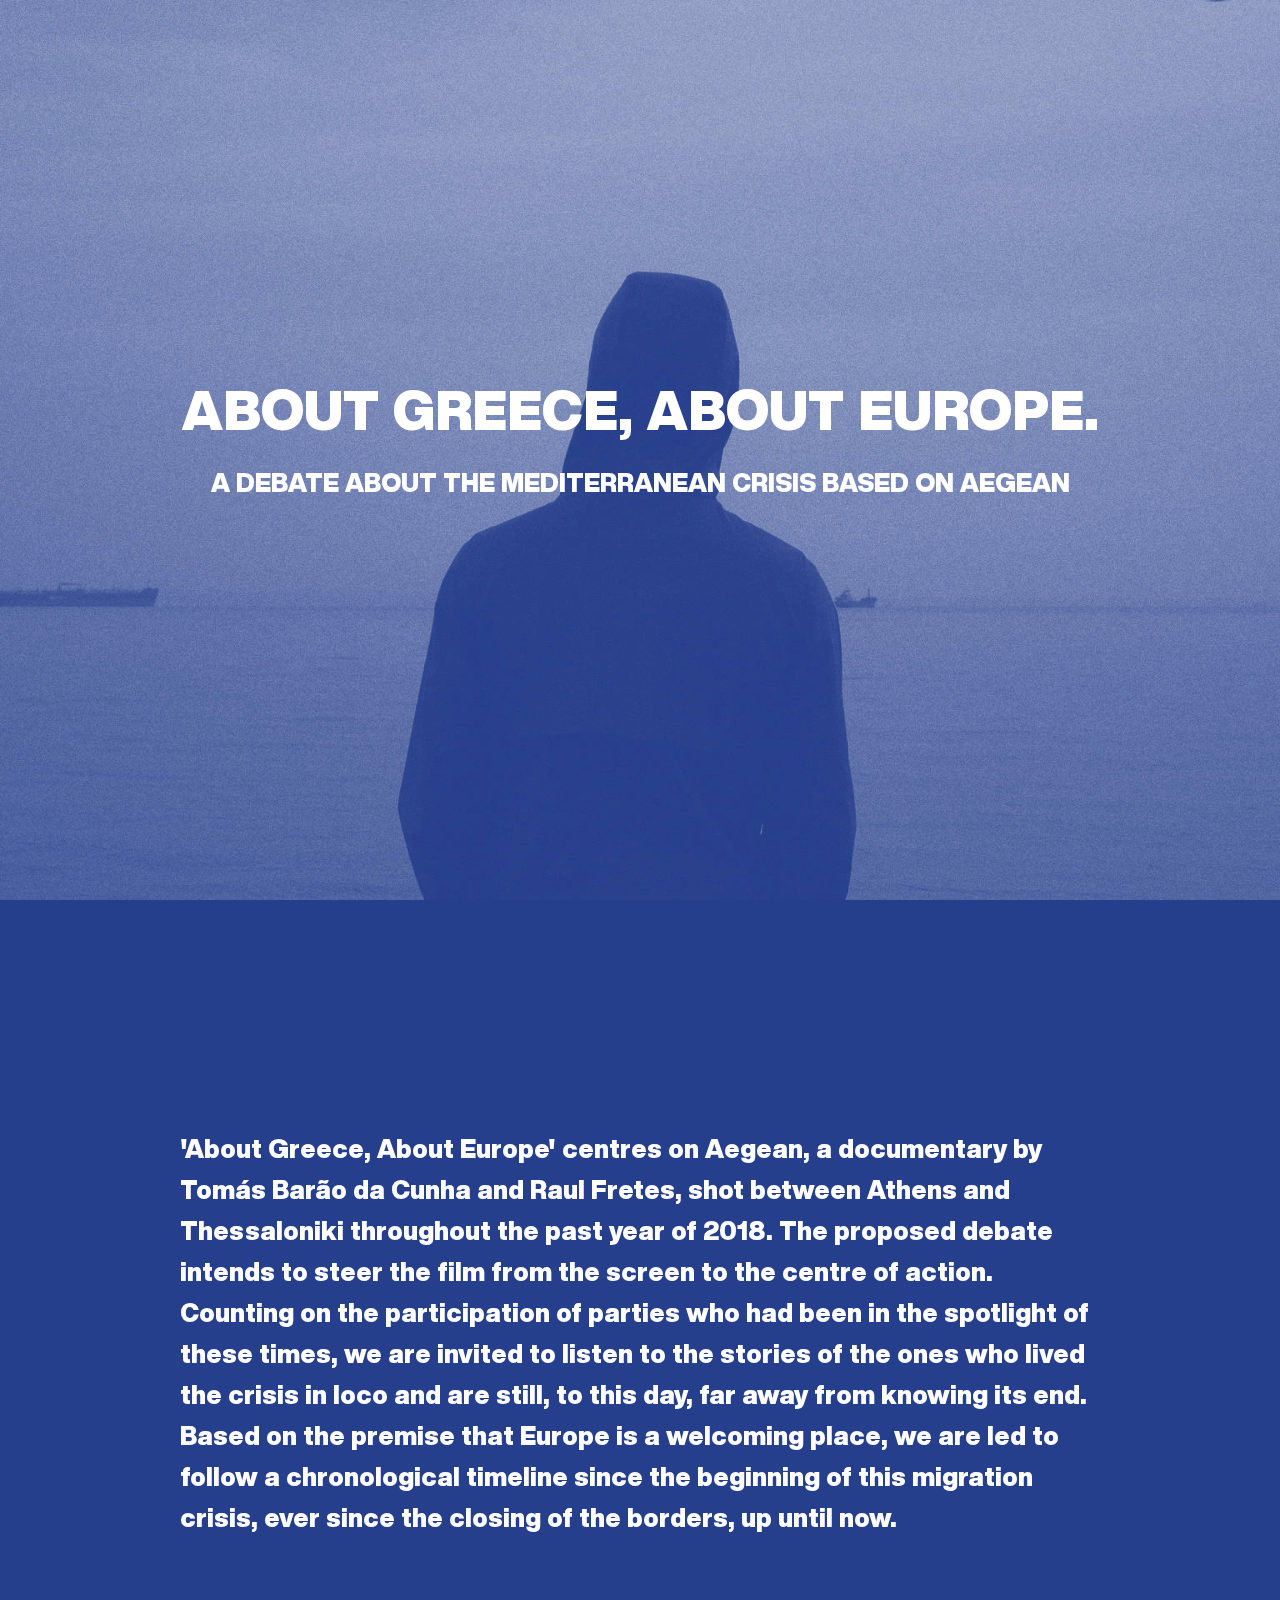
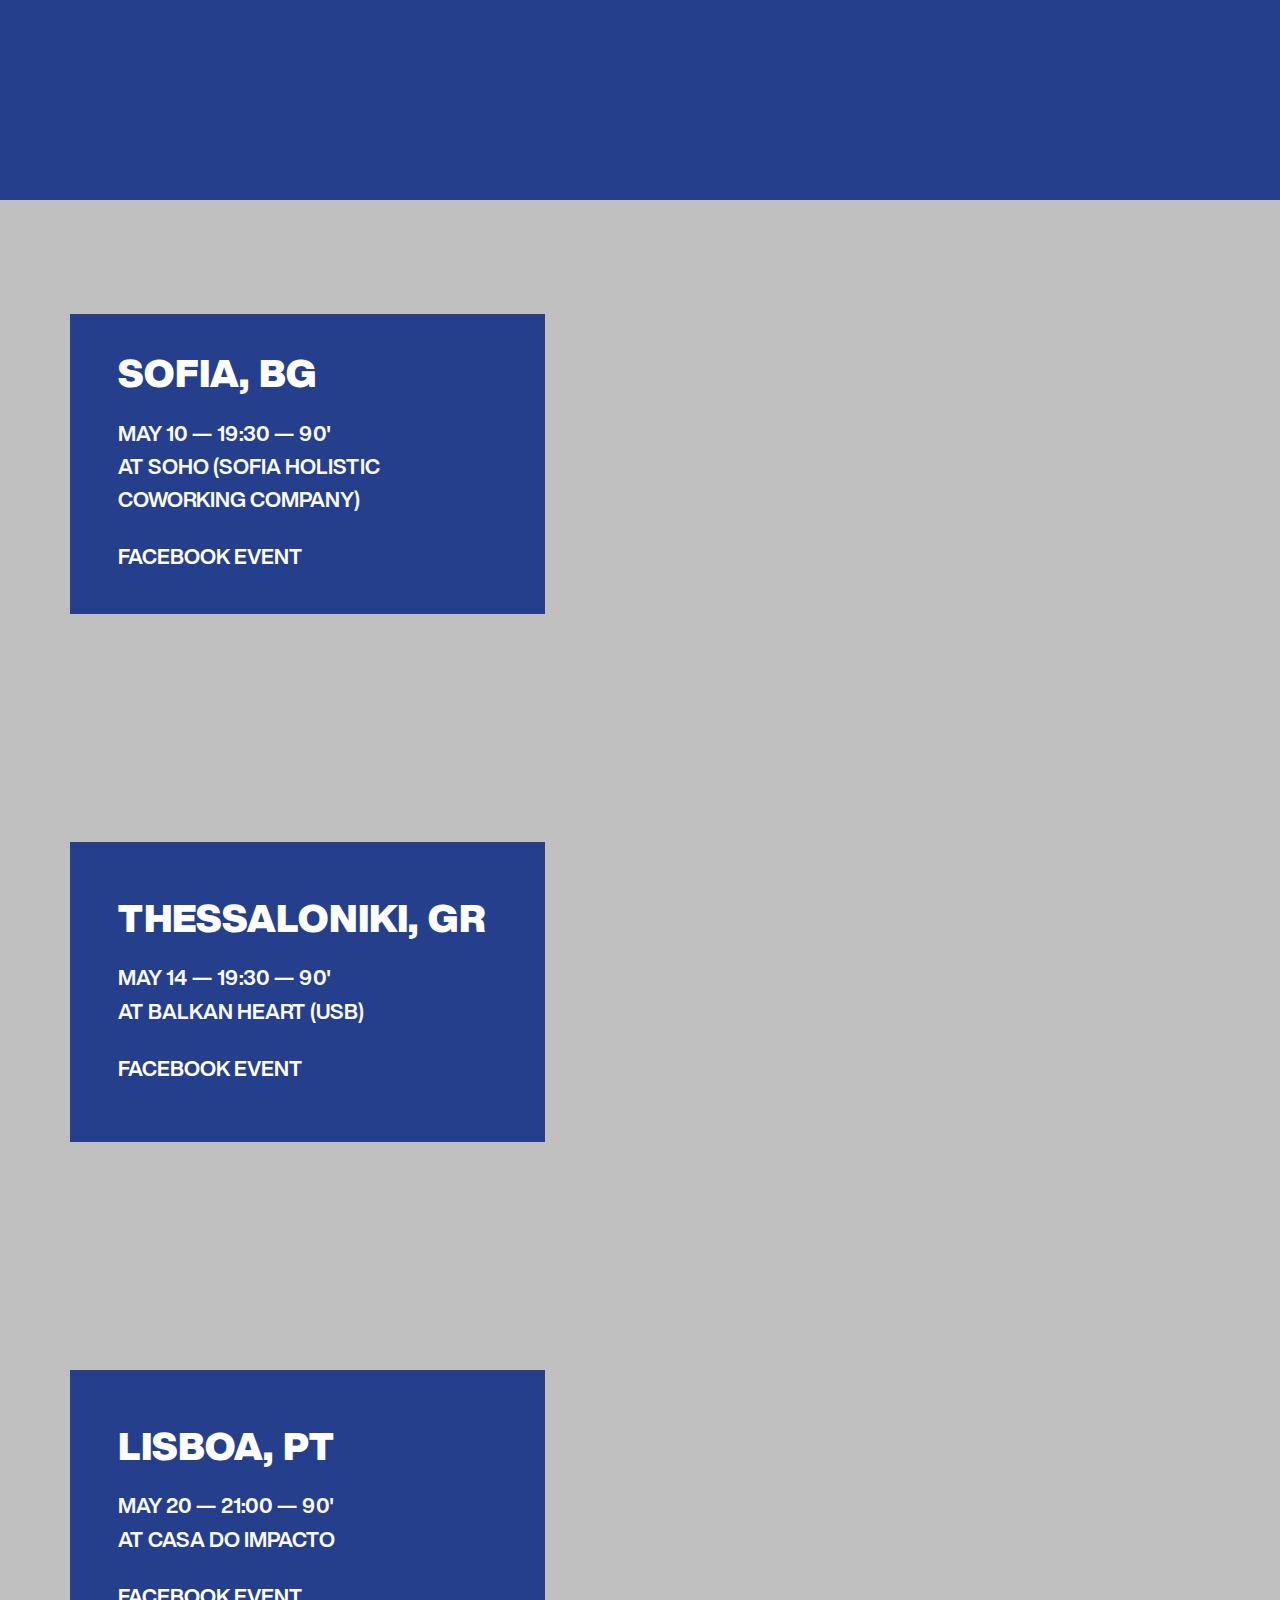
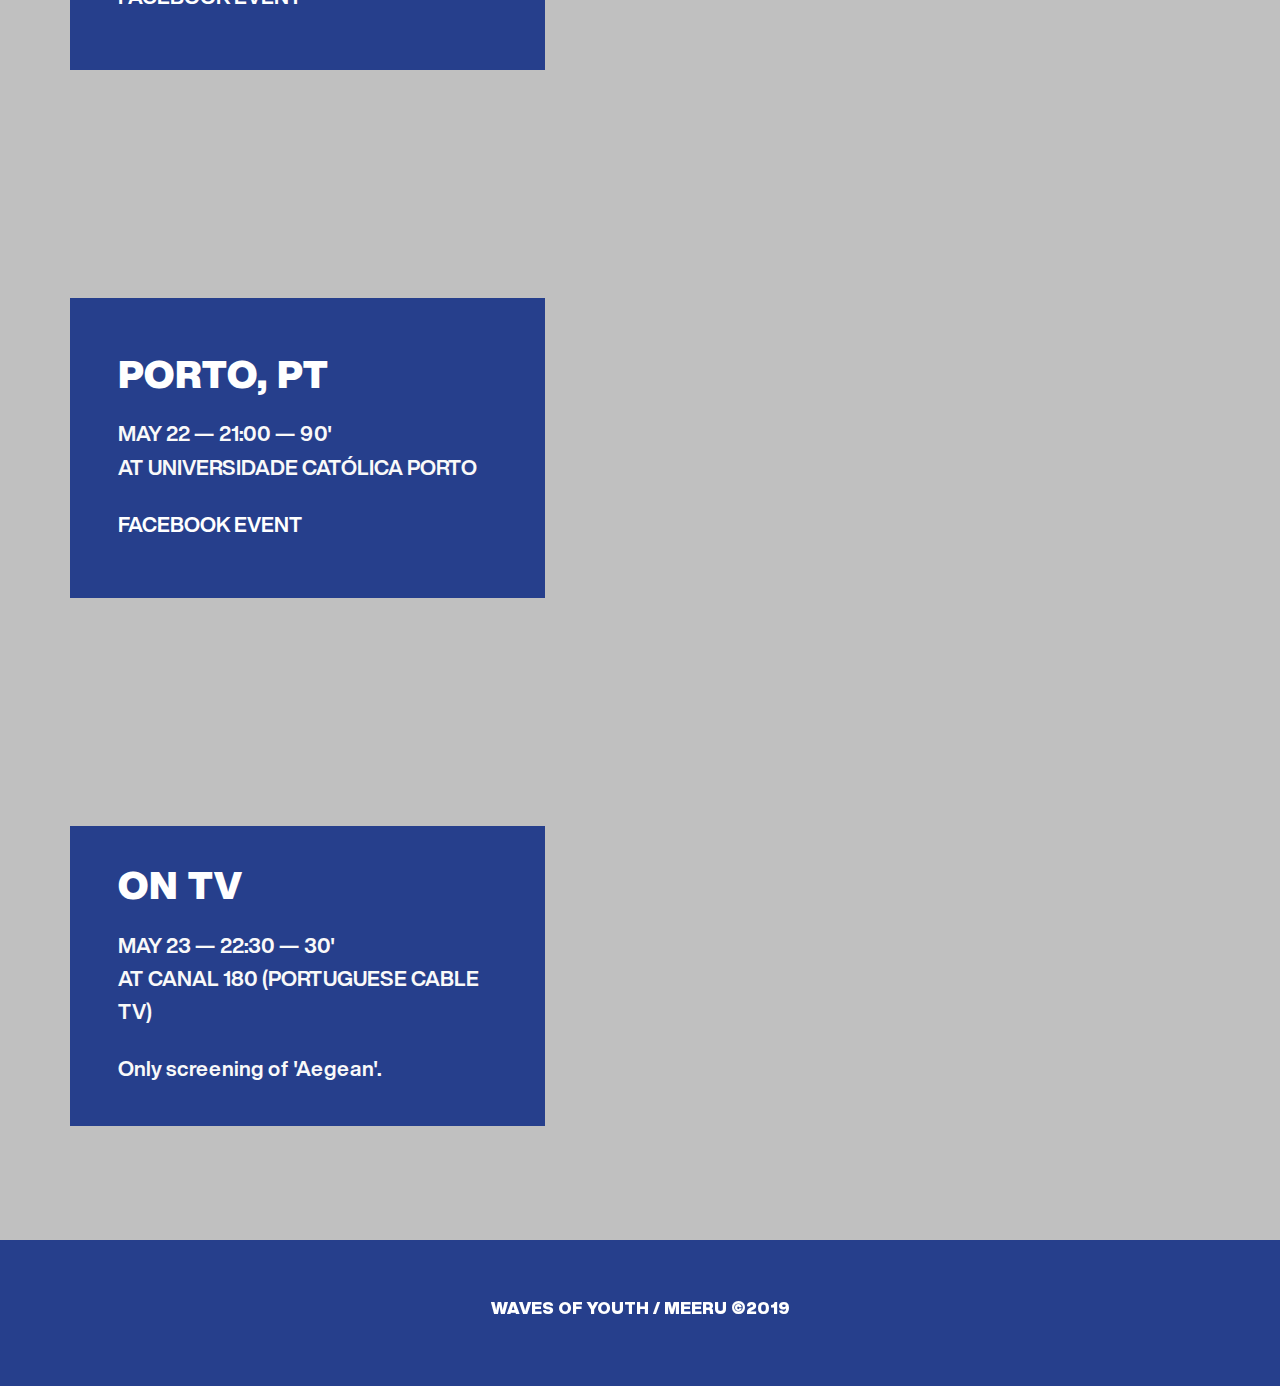
==== commit 7e18a78e: "create github pages" ====
--- a/index.html
+++ b/index.html
@@ -53,7 +53,7 @@
     
 </section>
 
-<section class="engine"><a href="https://mobirise.info">Mobirise</a></section><section class="cid-rbS0NeXrtd mbr-fullscreen" id="header2-7o">
+<section class="engine"><a href="https://mobirise.info/a">online website builder</a></section><section class="cid-rbS0NeXrtd mbr-fullscreen" id="header2-7o">
 
     
 
@@ -93,7 +93,7 @@
             </div>
         </div>
         <!--Map-->
-        <div class="google-map"><iframe frameborder="0" style="border:0" src="https://www.google.com/maps/embed/v1/place?key=AIzaSyAEIpgj38KyLFELm2bK9Y7krBkz1K-cMq8&amp;q=place_id:ChIJSWnieG-FqkARfedFRiuDWos" allowfullscreen=""></iframe></div>
+        <div class="google-map"><iframe frameborder="0" style="border:0" src="https://www.google.com/maps/embed/v1/place?key=AIzaSyCy9r70T3NYf3PhvVflTo0_zdif2_IoIYs&amp;q=place_id:ChIJSWnieG-FqkARfedFRiuDWos" allowfullscreen=""></iframe></div>
     </div>
 </section>
 
@@ -143,7 +143,7 @@
             </div>
         </div>
         <!--Map-->
-        <div class="google-map"><iframe frameborder="0" style="border:0" src="https://www.google.com/maps/embed/v1/place?key=AIzaSyAEIpgj38KyLFELm2bK9Y7krBkz1K-cMq8&amp;q=place_id:ChIJ9_34LYAzGQ0RxBk293zbhEE" allowfullscreen=""></iframe></div>
+        <div class="google-map"><iframe frameborder="0" style="border:0" src="https://www.google.com/maps/embed/v1/place?key=AIzaSyCy9r70T3NYf3PhvVflTo0_zdif2_IoIYs&amp;q=place_id:ChIJ9_34LYAzGQ0RxBk293zbhEE" allowfullscreen=""></iframe></div>
     </div>
 </section>
 
--- a/assets/fonts/style.css
+++ b/assets/fonts/style.css
@@ -1,7 +1,3 @@
-@font-face {
-   font-family: 'JosefinSans-Bold';
-   src: url('JosefinSans-Bold/font.ttf');
-}
 @font-face {
    font-family: 'HelveticaNowDisplay-Black';
    src: url('HelveticaNowDisplay-Black/font.ttf');
--- a/assets/mobirise/css/mbr-additional.css
+++ b/assets/mobirise/css/mbr-additional.css
@@ -14,7 +14,7 @@
   line-height: 1.6;
 }
 .display-1 {
-  font-family: 'JosefinSans-Bold';
+  font-family: 'HelveticaNowDisplay-Black';
   font-size: 3.4rem;
 }
 .display-1 > .mbr-iconfont {
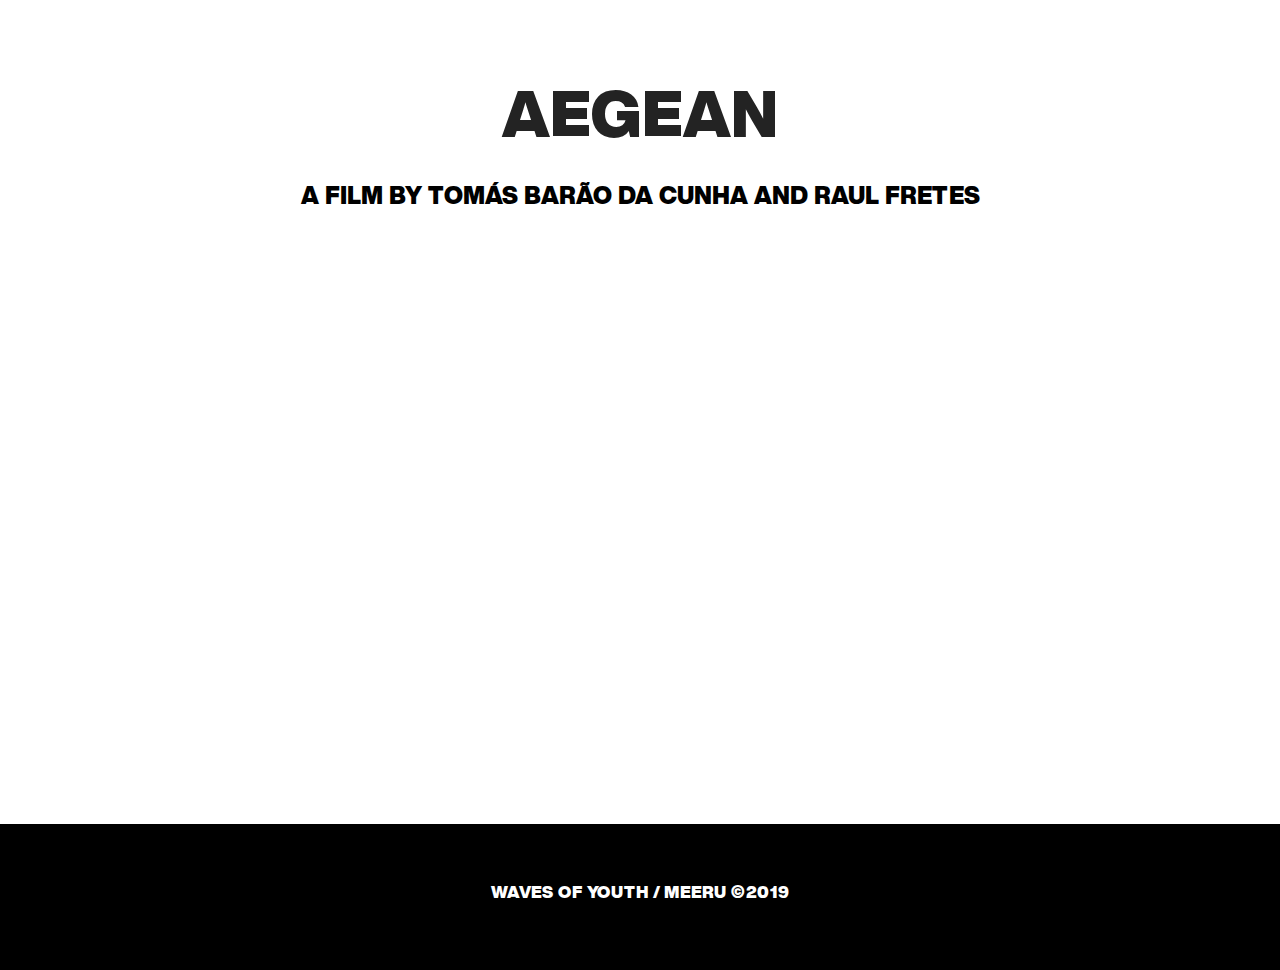
==== commit c769c1bf: "create github pages" ====
--- a/index.html
+++ b/index.html
@@ -1,16 +1,15 @@
 <!DOCTYPE html>
 <html  >
 <head>
-  <!-- Site made with Mobirise Website Builder v4.10.1, https://mobirise.com -->
+  <!-- Site made with Mobirise Website Builder v4.10.7, https://mobirise.com -->
   <meta charset="UTF-8">
   <meta http-equiv="X-UA-Compatible" content="IE=edge">
-  <meta name="generator" content="Mobirise v4.10.1, mobirise.com">
+  <meta name="generator" content="Mobirise v4.10.7, mobirise.com">
   <meta name="viewport" content="width=device-width, initial-scale=1, minimum-scale=1">
-  <link rel="shortcut icon" href="assets/images/curto-azul-128x128.png" type="image/x-icon">
+  <link rel="shortcut icon" href="assets/images/curto-preto-branco-128x128.png" type="image/x-icon">
   <meta name="description" content="">
   
   <title>Waves Of Youth</title>
-  <link rel="stylesheet" href="assets/web/assets/mobirise-icons/mobirise-icons.css">
   <link rel="stylesheet" href="assets/tether/tether.min.css">
   <link rel="stylesheet" href="assets/bootstrap/css/bootstrap.min.css">
   <link rel="stylesheet" href="assets/bootstrap/css/bootstrap-grid.min.css">
@@ -34,167 +33,34 @@
 <!-- /Google Analytics -->
 
 
-  <section class="cid-rotolr3tUL mbr-fullscreen mbr-parallax-background" id="header2-7v">
-
-    
-
-    <div class="mbr-overlay" style="opacity: 0.2; background-color: rgb(38, 63, 140);"></div>
-
-    <div class="container align-center">
-        <div class="row justify-content-md-center">
-            <div class="mbr-white col-md-10">
-                <h1 class="mbr-section-title mbr-bold pb-3 mbr-fonts-style display-1"><span style="font-weight: normal;">ABOUT GREECE, ABOUT EUROPE.</span></h1>
-                <h3 class="mbr-section-subtitle align-center mbr-light pb-3 mbr-fonts-style display-5">A DEBATE ABOUT THE MEDITERRANEAN CRISIS BASED ON AEGEAN<br></h3>
-                
-                
-            </div>
-        </div>
-    </div>
-    
-</section>
-
-<section class="engine"><a href="https://mobirise.info/a">online website builder</a></section><section class="cid-rbS0NeXrtd mbr-fullscreen" id="header2-7o">
+  <section class="header1 cid-rCfOc58JS8" id="header16-8c">
 
     
 
     
 
-    <div class="container align-center">
+    <div class="container">
         <div class="row justify-content-md-center">
-            <div class="mbr-white col-md-10">
+            <div class="col-md-10 align-center">
+                <h1 class="mbr-section-title mbr-bold pb-3 mbr-fonts-style display-1">AEGEAN</h1>
                 
-                
-                <p class="mbr-text pb-3 mbr-fonts-style display-5">'About Greece, About Europe' centres on Aegean, a documentary by Tomás Barão da Cunha and Raul Fretes, shot between Athens and Thessaloniki throughout the past year of 2018. The proposed debate intends to steer the film from the screen to the centre of action. Counting on the participation of parties who had been in the spotlight of these times, we are invited to listen to the stories of the ones who lived the crisis in loco and are still, to this day, far away from knowing its end. Based on the premise that Europe is a welcoming place, we are led to follow a chronological timeline since the beginning of this migration crisis, ever since the closing of the borders, up until now.<br></p>
+                <p class="mbr-text pb-3 mbr-fonts-style display-5">A FILM BY TOMÁS BARÃO DA CUNHA AND RAUL FRETES</p>
                 
             </div>
         </div>
     </div>
-    
+
 </section>
 
-<section class="contacts4 cid-rpes5X9mqF" id="contacts4-83">
+<section class="engine"><a href="https://mobirise.info/d">web maker</a></section><section class="cid-rCfNnTHJ8G" id="video3-8b">
 
     
-
-    <div class="main_wrapper">
-        <div class="b_wrapper">
-            <div class="container">
-                <div class="row">
-                    <div class="col-12 col-md-5 p-0">
-                        <div class="block p-5">
-                            <div class="block_wrapper">
-                                <h4 class="align-left mbr-fonts-style pb-4 m-0 display-2"><strong>SOFIA, BG</strong></h4>
-                                <p class="mbr-text align-left mbr-fonts-style pb-4 m-0 display-7">MAY 10 — 19:30 — 90' <br>AT SOHO (SOFIA HOLISTIC COWORKING COMPANY)<br></p>
-                                <p class="mbr-text align-left mbr-fonts-style m-0 display-7"><a href="https://www.facebook.com/events/2349669248387294/">FACEBOOK EVENT</a></p>
-                            </div>
-                        </div>
-                    </div>
-                </div>
-            </div>
+    
+    <figure class="mbr-figure align-center container">
+        <div class="video-block" style="width: 83%;">
+            <div><iframe class="mbr-embedded-video" src="https://player.vimeo.com/video/303070485?autoplay=0&amp;loop=0" width="1280" height="720" frameborder="0" allowfullscreen></iframe></div>
         </div>
-        <!--Map-->
-        <div class="google-map"><iframe frameborder="0" style="border:0" src="https://www.google.com/maps/embed/v1/place?key=AIzaSyCy9r70T3NYf3PhvVflTo0_zdif2_IoIYs&amp;q=place_id:ChIJSWnieG-FqkARfedFRiuDWos" allowfullscreen=""></iframe></div>
-    </div>
-</section>
-
-<section class="contacts4 cid-rperjGj0t2" id="contacts4-82">
-
-    
-
-    <div class="main_wrapper">
-        <div class="b_wrapper">
-            <div class="container">
-                <div class="row">
-                    <div class="col-12 col-md-5 p-0">
-                        <div class="block p-5">
-                            <div class="block_wrapper">
-                                <h4 class="align-left mbr-fonts-style pb-4 m-0 display-2"><strong>THESSALONIKI, GR</strong></h4>
-                                <p class="mbr-text align-left mbr-fonts-style pb-4 m-0 display-7">MAY 14 — 19:30 — 90'<br>AT BALKAN HEART (USB)</p>
-                                <p class="mbr-text align-left mbr-fonts-style m-0 display-7"><a href="https://www.facebook.com/events/536767336851106/">FACEBOOK EVENT</a></p>
-                            </div>
-                        </div>
-                    </div>
-                </div>
-            </div>
-        </div>
-        <!--Map-->
-        <div class="google-map"><iframe frameborder="0" style="border:0" src="https://www.google.com/maps/embed/v1/place?key=AIzaSyCy9r70T3NYf3PhvVflTo0_zdif2_IoIYs&amp;q=place_id:ChIJO5LPTBg5qBQRDDi63x9kfq0" allowfullscreen=""></iframe></div>
-    </div>
-</section>
-
-<section class="contacts4 cid-rpNQoEv97w" id="contacts4-89">
-
-    
-
-    <div class="main_wrapper">
-        <div class="b_wrapper">
-            <div class="container">
-                <div class="row">
-                    <div class="col-12 col-md-5 p-0">
-                        <div class="block p-5">
-                            <div class="block_wrapper">
-                                <h4 class="align-left mbr-fonts-style pb-4 m-0 display-2"><strong>LISBOA, PT</strong></h4>
-                                <p class="mbr-text align-left mbr-fonts-style pb-4 m-0 display-7">MAY 20 — 21:00 — 90'<br>AT CASA DO IMPACTO</p>
-                                <p class="mbr-text align-left mbr-fonts-style m-0 display-7"><a href="https://www.facebook.com/events/334704800570785/">FACEBOOK EVENT</a></p>
-                            </div>
-                        </div>
-                    </div>
-                </div>
-            </div>
-        </div>
-        <!--Map-->
-        <div class="google-map"><iframe frameborder="0" style="border:0" src="https://www.google.com/maps/embed/v1/place?key=AIzaSyCy9r70T3NYf3PhvVflTo0_zdif2_IoIYs&amp;q=place_id:ChIJ9_34LYAzGQ0RxBk293zbhEE" allowfullscreen=""></iframe></div>
-    </div>
-</section>
-
-<section class="contacts4 cid-rpNQpJxZi2" id="contacts4-8a">
-
-    
-
-    <div class="main_wrapper">
-        <div class="b_wrapper">
-            <div class="container">
-                <div class="row">
-                    <div class="col-12 col-md-5 p-0">
-                        <div class="block p-5">
-                            <div class="block_wrapper">
-                                <h4 class="align-left mbr-fonts-style pb-4 m-0 display-2"><strong>PORTO, PT</strong></h4>
-                                <p class="mbr-text align-left mbr-fonts-style pb-4 m-0 display-7">MAY 22 — 21:00 — 90'<br>AT UNIVERSIDADE CATÓLICA PORTO</p>
-                                <p class="mbr-text align-left mbr-fonts-style m-0 display-7"><a href="https://www.facebook.com/events/2402719583289658/">FACEBOOK EVENT</a></p>
-                            </div>
-                        </div>
-                    </div>
-                </div>
-            </div>
-        </div>
-        <!--Map-->
-        <div class="google-map"><iframe frameborder="0" style="border:0" src="https://www.google.com/maps/embed/v1/place?key=AIzaSyAEIpgj38KyLFELm2bK9Y7krBkz1K-cMq8&amp;q=place_id:ChIJQT3OMJ1vJA0R4eSSDeJ5o80" allowfullscreen=""></iframe></div>
-    </div>
-</section>
-
-<section class="contacts4 cid-rpesianNwL" id="contacts4-84">
-
-    
-
-    <div class="main_wrapper">
-        <div class="b_wrapper">
-            <div class="container">
-                <div class="row">
-                    <div class="col-12 col-md-5 p-0">
-                        <div class="block p-5">
-                            <div class="block_wrapper">
-                                <h4 class="align-left mbr-fonts-style pb-4 m-0 display-2"><strong>ON TV</strong></h4>
-                                <p class="mbr-text align-left mbr-fonts-style pb-4 m-0 display-7">MAY 23 — 22:30 — 30'<br>AT CANAL 180 (PORTUGUESE CABLE TV)</p>
-                                <p class="mbr-text align-left mbr-fonts-style m-0 display-7">Only screening of 'Aegean'.</p>
-                            </div>
-                        </div>
-                    </div>
-                </div>
-            </div>
-        </div>
-        <!--Map-->
-        <div class="google-map"><iframe frameborder="0" style="border:0" src="https://www.google.com/maps/embed/v1/place?key=AIzaSyAEIpgj38KyLFELm2bK9Y7krBkz1K-cMq8&amp;q=place_id:ChIJ1SZCvy0kMgsRQfBOHAlLuCo" allowfullscreen=""></iframe></div>
-    </div>
+    </figure>
 </section>
 
 <section class="mbr-section content5 cid-rpemln7z14" id="content5-81">
@@ -221,7 +87,6 @@
   <script src="assets/tether/tether.min.js"></script>
   <script src="assets/bootstrap/js/bootstrap.min.js"></script>
   <script src="assets/smoothscroll/smooth-scroll.js"></script>
-  <script src="assets/parallax/jarallax.min.js"></script>
   <script src="assets/theme/js/script.js"></script>
   
   
--- a/assets/theme/css/style.css
+++ b/assets/theme/css/style.css
@@ -1,7 +1,672 @@
 /*!
  * Mobirise v4 theme (https://mobirise.com/)
  * Copyright 2017 Mobirise
- */section{background-color:#eeeeee}section,.container,.container-fluid{position:relative;word-wrap:break-word}a.mbr-iconfont:hover{text-decoration:none}.article .lead p,.article .lead ul,.article .lead ol,.article .lead pre,.article .lead blockquote{margin-bottom:0}a{font-style:normal;font-weight:400;cursor:pointer}a,a:hover{text-decoration:none}figure{margin-bottom:0}body{color:#232323}h1,h2,h3,h4,h5,h6,.h1,.h2,.h3,.h4,.h5,.h6,.display-1,.display-2,.display-3,.display-4{line-height:1;word-break:break-word;word-wrap:break-word}b,strong{font-weight:bold}blockquote{padding:10px 0 10px 20px;position:relative;border-left:2px solid;border-color:#ff3366}input:-webkit-autofill,input:-webkit-autofill:hover,input:-webkit-autofill:focus,input:-webkit-autofill:active{transition-delay:9999s;transition-property:background-color, color}textarea[type="hidden"]{display:none}body{position:relative}section{background-position:50% 50%;background-repeat:no-repeat;background-size:cover}section .mbr-background-video,section .mbr-background-video-preview{position:absolute;bottom:0;left:0;right:0;top:0}.hidden{visibility:hidden}.mbr-z-index20{z-index:20}/*! Base colors */.mbr-white{color:#ffffff}.mbr-black{color:#000000}.mbr-bg-white{background-color:#ffffff}.mbr-bg-black{background-color:#000000}/*! Text-aligns */.align-left{text-align:left}.align-center{text-align:center}.align-right{text-align:right}@media (max-width: 767px){.align-left,.align-center,.align-right,.mbr-section-btn,.mbr-section-title{text-align:center}}/*! Font-weight  */.mbr-light{font-weight:300}.mbr-regular{font-weight:400}.mbr-semibold{font-weight:500}.mbr-bold{font-weight:700}/*! Media  */.media-size-item{-webkit-flex:1 1 auto;-moz-flex:1 1 auto;-ms-flex:1 1 auto;-o-flex:1 1 auto;flex:1 1 auto}.media-content{-webkit-flex-basis:100%;flex-basis:100%}.media-container-row{display:-ms-flexbox;display:-webkit-flex;display:flex;-webkit-flex-direction:row;-ms-flex-direction:row;flex-direction:row;-webkit-flex-wrap:wrap;-ms-flex-wrap:wrap;flex-wrap:wrap;-webkit-justify-content:center;-ms-flex-pack:center;justify-content:center;-webkit-align-content:center;-ms-flex-line-pack:center;align-content:center;-webkit-align-items:start;-ms-flex-align:start;align-items:start}.media-container-row .media-size-item{width:400px}.media-container-column{display:-ms-flexbox;display:-webkit-flex;display:flex;-webkit-flex-direction:column;-ms-flex-direction:column;flex-direction:column;-webkit-flex-wrap:wrap;-ms-flex-wrap:wrap;flex-wrap:wrap;-webkit-justify-content:center;-ms-flex-pack:center;justify-content:center;-webkit-align-content:center;-ms-flex-line-pack:center;align-content:center;-webkit-align-items:stretch;-ms-flex-align:stretch;align-items:stretch}.media-container-column>*{width:100%}@media (min-width: 992px){.media-container-row{-webkit-flex-wrap:nowrap;-ms-flex-wrap:nowrap;flex-wrap:nowrap}}figure{overflow:hidden}figure[mbr-media-size]{transition:width 0.1s}.mbr-figure img,.mbr-figure iframe{display:block;width:100%}.card{background-color:transparent;border:none}.card-box{flex:0 0 100%}.card-img{text-align:center;flex-shrink:0;-webkit-flex-shrink:0}.media{max-width:100%;margin:0 auto}.mbr-figure{-ms-flex-item-align:center;-ms-grid-row-align:center;-webkit-align-self:center;align-self:center}.media-container>div{max-width:100%}.mbr-figure img,.card-img img{width:100%}@media (max-width: 991px){.media-size-item{width:auto !important}.media{width:auto}.mbr-figure{width:100% !important}}/*! Buttons */.mbr-section-btn{margin-left:-.25rem;margin-right:-.25rem;font-size:0}nav .mbr-section-btn{margin-left:0rem;margin-right:0rem}/*! Btn icon margin */.btn .mbr-iconfont,.btn.btn-sm .mbr-iconfont{cursor:pointer;margin-right:0.5rem}.btn.btn-md .mbr-iconfont,.btn.btn-md .mbr-iconfont{margin-right:0.8rem}.mbr-regular{font-weight:400}.mbr-semibold{font-weight:500}.mbr-bold{font-weight:700}[type="submit"]{-webkit-appearance:none}/*! Full-screen */.mbr-fullscreen .mbr-overlay{min-height:100vh}.mbr-fullscreen{display:flex;display:-webkit-flex;display:-moz-flex;display:-ms-flex;display:-o-flex;align-items:center;-webkit-align-items:center;min-height:100vh;padding-top:3rem;padding-bottom:3rem}/*! Map */.map{height:25rem;position:relative}.map iframe{width:100%;height:100%}.form-asterisk{font-family:initial;position:absolute;top:-2px;font-weight:normal}/*! Scroll to top arrow */.mbr-arrow-up{bottom:25px;right:90px;position:fixed;text-align:right;z-index:5000;color:#ffffff;font-size:32px;transform:rotate(180deg);-webkit-transform:rotate(180deg)}.mbr-arrow-up a{background:rgba(0,0,0,0.2);border-radius:3px;color:#fff;display:inline-block;height:60px;width:60px;outline-style:none !important;position:relative;text-decoration:none;transition:all .3s ease-in-out;cursor:pointer;text-align:center}.mbr-arrow-up a:hover{background-color:rgba(0,0,0,0.4)}.mbr-arrow-up a i{line-height:60px}.mbr-arrow-up-icon{display:block;color:#fff}.mbr-arrow-up-icon::before{content:"\203a";display:inline-block;font-family:serif;font-size:32px;line-height:1;font-style:normal;position:relative;top:6px;left:-4px;-webkit-transform:rotate(-90deg);transform:rotate(-90deg)}/*! Arrow Down */.mbr-arrow{position:absolute;bottom:45px;left:50%;width:60px;height:60px;cursor:pointer;background-color:rgba(80,80,80,0.5);border-radius:50%;-webkit-transform:translateX(-50%);transform:translateX(-50%)}.mbr-arrow>a{display:inline-block;text-decoration:none;outline-style:none;-webkit-animation:arrowdown 1.7s ease-in-out infinite;animation:arrowdown 1.7s ease-in-out infinite}.mbr-arrow>a>i{position:absolute;top:-2px;left:15px;font-size:2rem}@keyframes arrowdown{0%{transform:translateY(0px);-webkit-transform:translateY(0px)}50%{transform:translateY(-5px);-webkit-transform:translateY(-5px)}100%{transform:translateY(0px);-webkit-transform:translateY(0px)}}@-webkit-keyframes arrowdown{0%{transform:translateY(0px);-webkit-transform:translateY(0px)}50%{transform:translateY(-5px);-webkit-transform:translateY(-5px)}100%{transform:translateY(0px);-webkit-transform:translateY(0px)}}@media (max-width: 500px){.mbr-arrow-up{left:50%;right:auto;transform:translateX(-50%) rotate(180deg);-webkit-transform:translateX(-50%) rotate(180deg)}}@keyframes gradient-animation{from{background-position:0% 100%;animation-timing-function:ease-in-out}to{background-position:100% 0%;animation-timing-function:ease-in-out}}@-webkit-keyframes gradient-animation{from{background-position:0% 100%;animation-timing-function:ease-in-out}to{background-position:100% 0%;animation-timing-function:ease-in-out}}.bg-gradient{background-size:200% 200%;animation:gradient-animation 5s infinite alternate;-webkit-animation:gradient-animation 5s infinite alternate}.menu .navbar-brand{display:-webkit-flex}.menu .navbar-brand span{display:flex;display:-webkit-flex}.menu .navbar-brand .navbar-caption-wrap{display:-webkit-flex}.menu .navbar-brand .navbar-logo img{display:-webkit-flex}@media (min-width: 768px) and (max-width: 991px){.menu .navbar-toggleable-sm .navbar-nav{display:-webkit-box;display:-webkit-flex;display:-ms-flexbox}}@media (max-width: 991px){.menu .navbar-collapse{max-height:93.5vh}.menu .navbar-collapse.show{overflow:auto}}@media (min-width: 992px){.menu .navbar-nav.nav-dropdown{display:-webkit-flex}.menu .navbar-toggleable-sm .navbar-collapse{display:-webkit-flex !important}.menu .collapsed .navbar-collapse{max-height:93.5vh}.menu .collapsed .navbar-collapse.show{overflow:auto}}@media (max-width: 767px){.menu .navbar-collapse{max-height:80vh}}.navbar{display:-webkit-flex;-webkit-flex-wrap:wrap;-webkit-align-items:center;-webkit-justify-content:space-between}.navbar-collapse{-webkit-flex-basis:100%;-webkit-flex-grow:1;-webkit-align-items:center}.nav-dropdown .link{padding:.667em 1.667em !important;margin:0 !important}.nav{display:-webkit-flex;-webkit-flex-wrap:wrap}.row{display:-webkit-flex;-webkit-flex-wrap:wrap}.justify-content-center{-webkit-justify-content:center}.form-inline{display:-webkit-flex;-webkit-flex-flow:row wrap;-webkit-align-items:center}.card-wrapper{-webkit-flex:1}.carousel-control{z-index:10;display:-webkit-flex;-webkit-align-items:center;-webkit-justify-content:center}.carousel-controls{display:-webkit-flex}.media{display:-webkit-flex}.form-group:focus{outline:none}.jq-selectbox__select{padding:1.07em .5em;position:absolute;top:0;left:0;width:100%}.jq-selectbox__dropdown{position:absolute;top:100% !important;left:0 !important;width:100% !important}.jq-selectbox__trigger-arrow{transform:translateY(-50%)}.jq-selectbox li{padding:1.07em .5em}.modal-dialog,.modal-content{height:100%}.modal-dialog .carousel-inner{height:100%;height:-webkit-fill-available;height:fill-available}.carousel-item{text-align:center}.carousel-item img{margin:auto}
+ */
+section {
+  background-color: #eeeeee;
+}
+
+section,
+.container,
+.container-fluid {
+  position: relative;
+  word-wrap: break-word;
+}
+
+a.mbr-iconfont:hover {
+  text-decoration: none;
+}
+
+.article .lead p, .article .lead ul, .article .lead ol, .article .lead pre, .article .lead blockquote {
+  margin-bottom: 0;
+}
+
+a {
+  font-style: normal;
+  font-weight: 400;
+  cursor: pointer;
+}
+
+a, a:hover {
+  text-decoration: none;
+}
+
+figure {
+  margin-bottom: 0;
+}
+
+body {
+  color: #232323;
+}
+
+h1, h2, h3, h4, h5, h6,
+.h1, .h2, .h3, .h4, .h5, .h6,
+.display-1, .display-2, .display-3, .display-4 {
+  line-height: 1;
+  word-break: break-word;
+  word-wrap: break-word;
+}
+
+b, strong {
+  font-weight: bold;
+}
+
+blockquote {
+  padding: 10px 0 10px 20px;
+  position: relative;
+  border-left: 2px solid;
+  border-color: #ff3366;
+}
+
+input:-webkit-autofill, input:-webkit-autofill:hover, input:-webkit-autofill:focus, input:-webkit-autofill:active {
+  transition-delay: 9999s;
+  transition-property: background-color, color;
+}
+
+textarea[type="hidden"] {
+  display: none;
+}
+
+body {
+  position: relative;
+}
+
+section {
+  background-position: 50% 50%;
+  background-repeat: no-repeat;
+  background-size: cover;
+}
+
+section .mbr-background-video,
+section .mbr-background-video-preview {
+  position: absolute;
+  bottom: 0;
+  left: 0;
+  right: 0;
+  top: 0;
+}
+
+.hidden {
+  visibility: hidden;
+}
+
+.mbr-z-index20 {
+  z-index: 20;
+}
+
+/*! Base colors */
+.mbr-white {
+  color: #ffffff;
+}
+
+.mbr-black {
+  color: #000000;
+}
+
+.mbr-bg-white {
+  background-color: #ffffff;
+}
+
+.mbr-bg-black {
+  background-color: #000000;
+}
+
+/*! Text-aligns */
+.align-left {
+  text-align: left;
+}
+
+.align-center {
+  text-align: center;
+}
+
+.align-right {
+  text-align: right;
+}
+
+@media (max-width: 767px) {
+  .align-left, .align-center, .align-right, .mbr-section-btn, .mbr-section-title {
+    text-align: center;
+  }
+}
+
+/*! Font-weight  */
+.mbr-light {
+  font-weight: 300;
+}
+
+.mbr-regular {
+  font-weight: 400;
+}
+
+.mbr-semibold {
+  font-weight: 500;
+}
+
+.mbr-bold {
+  font-weight: 700;
+}
+
+/*! Media  */
+.media-size-item {
+  -webkit-flex: 1 1 auto;
+  -moz-flex: 1 1 auto;
+  -ms-flex: 1 1 auto;
+  -o-flex: 1 1 auto;
+  flex: 1 1 auto;
+}
+
+.media-content {
+  -webkit-flex-basis: 100%;
+  flex-basis: 100%;
+}
+
+.media-container-row {
+  display: -ms-flexbox;
+  display: -webkit-flex;
+  display: flex;
+  -webkit-flex-direction: row;
+  -ms-flex-direction: row;
+  flex-direction: row;
+  -webkit-flex-wrap: wrap;
+  -ms-flex-wrap: wrap;
+  flex-wrap: wrap;
+  -webkit-justify-content: center;
+  -ms-flex-pack: center;
+  justify-content: center;
+  -webkit-align-content: center;
+  -ms-flex-line-pack: center;
+  align-content: center;
+  -webkit-align-items: start;
+  -ms-flex-align: start;
+  align-items: start;
+}
+
+.media-container-row .media-size-item {
+  width: 400px;
+}
+
+.media-container-column {
+  display: -ms-flexbox;
+  display: -webkit-flex;
+  display: flex;
+  -webkit-flex-direction: column;
+  -ms-flex-direction: column;
+  flex-direction: column;
+  -webkit-flex-wrap: wrap;
+  -ms-flex-wrap: wrap;
+  flex-wrap: wrap;
+  -webkit-justify-content: center;
+  -ms-flex-pack: center;
+  justify-content: center;
+  -webkit-align-content: center;
+  -ms-flex-line-pack: center;
+  align-content: center;
+  -webkit-align-items: stretch;
+  -ms-flex-align: stretch;
+  align-items: stretch;
+}
+
+.media-container-column > * {
+  width: 100%;
+}
+
+@media (min-width: 992px) {
+  .media-container-row {
+    -webkit-flex-wrap: nowrap;
+    -ms-flex-wrap: nowrap;
+    flex-wrap: nowrap;
+  }
+}
+
+figure {
+  overflow: hidden;
+}
+
+figure[mbr-media-size] {
+  transition: width 0.1s;
+}
+
+.mbr-figure img, .mbr-figure iframe {
+  display: block;
+  width: 100%;
+}
+
+.card {
+  background-color: transparent;
+  border: none;
+}
+
+.card-box {
+  width: 100%;
+}
+
+.card-img {
+  text-align: center;
+  flex-shrink: 0;
+  -webkit-flex-shrink: 0;
+}
+
+.media {
+  max-width: 100%;
+  margin: 0 auto;
+}
+
+.mbr-figure {
+  -ms-flex-item-align: center;
+  -ms-grid-row-align: center;
+  -webkit-align-self: center;
+  align-self: center;
+}
+
+.media-container > div {
+  max-width: 100%;
+}
+
+.mbr-figure img, .card-img img {
+  width: 100%;
+}
+
+@media (max-width: 991px) {
+  .media-size-item {
+    width: auto !important;
+  }
+  .media {
+    width: auto;
+  }
+  .mbr-figure {
+    width: 100% !important;
+  }
+}
+
+/*! Buttons */
+.mbr-section-btn {
+  margin-left: -.25rem;
+  margin-right: -.25rem;
+  font-size: 0;
+}
+
+nav .mbr-section-btn {
+  margin-left: 0rem;
+  margin-right: 0rem;
+}
+
+/*! Btn icon margin */
+.btn .mbr-iconfont, .btn.btn-sm .mbr-iconfont {
+  cursor: pointer;
+  margin-right: 0.5rem;
+}
+
+.btn.btn-md .mbr-iconfont, .btn.btn-md .mbr-iconfont {
+  margin-right: 0.8rem;
+}
+
+.mbr-regular {
+  font-weight: 400;
+}
+
+.mbr-semibold {
+  font-weight: 500;
+}
+
+.mbr-bold {
+  font-weight: 700;
+}
+
+[type="submit"] {
+  -webkit-appearance: none;
+}
+
+/*! Full-screen */
+.mbr-fullscreen .mbr-overlay {
+  min-height: 100vh;
+}
+
+.mbr-fullscreen {
+  display: flex;
+  display: -webkit-flex;
+  display: -moz-flex;
+  display: -ms-flex;
+  display: -o-flex;
+  align-items: center;
+  -webkit-align-items: center;
+  min-height: 100vh;
+  padding-top: 3rem;
+  padding-bottom: 3rem;
+}
+
+/*! Map */
+.map {
+  height: 25rem;
+  position: relative;
+}
+
+.map iframe {
+  width: 100%;
+  height: 100%;
+}
+
+/* Form */
+.form-asterisk {
+  font-family: initial;
+  position: absolute;
+  top: -2px;
+  font-weight: normal;
+}
+
+/*! Scroll to top arrow */
+.mbr-arrow-up {
+  bottom: 25px;
+  right: 90px;
+  position: fixed;
+  text-align: right;
+  z-index: 5000;
+  color: #ffffff;
+  font-size: 32px;
+  transform: rotate(180deg);
+  -webkit-transform: rotate(180deg);
+}
+
+.mbr-arrow-up a {
+  background: rgba(0, 0, 0, 0.2);
+  border-radius: 3px;
+  color: #fff;
+  display: inline-block;
+  height: 60px;
+  width: 60px;
+  outline-style: none !important;
+  position: relative;
+  text-decoration: none;
+  transition: all .3s ease-in-out;
+  cursor: pointer;
+  text-align: center;
+}
+
+.mbr-arrow-up a:hover {
+  background-color: rgba(0, 0, 0, 0.4);
+}
+
+.mbr-arrow-up a i {
+  line-height: 60px;
+}
+
+.mbr-arrow-up-icon {
+  display: block;
+  color: #fff;
+}
+
+.mbr-arrow-up-icon::before {
+  content: "\203a";
+  display: inline-block;
+  font-family: serif;
+  font-size: 32px;
+  line-height: 1;
+  font-style: normal;
+  position: relative;
+  top: 6px;
+  left: -4px;
+  -webkit-transform: rotate(-90deg);
+  transform: rotate(-90deg);
+}
+
+/*! Arrow Down */
+.mbr-arrow {
+  position: absolute;
+  bottom: 45px;
+  left: 50%;
+  width: 60px;
+  height: 60px;
+  cursor: pointer;
+  background-color: rgba(80, 80, 80, 0.5);
+  border-radius: 50%;
+  -webkit-transform: translateX(-50%);
+  transform: translateX(-50%);
+}
+
+.mbr-arrow > a {
+  display: inline-block;
+  text-decoration: none;
+  outline-style: none;
+  -webkit-animation: arrowdown 1.7s ease-in-out infinite;
+  animation: arrowdown 1.7s ease-in-out infinite;
+}
+
+.mbr-arrow > a > i {
+  position: absolute;
+  top: -2px;
+  left: 15px;
+  font-size: 2rem;
+}
+
+@keyframes arrowdown {
+  0% {
+    transform: translateY(0px);
+    -webkit-transform: translateY(0px);
+  }
+  50% {
+    transform: translateY(-5px);
+    -webkit-transform: translateY(-5px);
+  }
+  100% {
+    transform: translateY(0px);
+    -webkit-transform: translateY(0px);
+  }
+}
+
+@-webkit-keyframes arrowdown {
+  0% {
+    transform: translateY(0px);
+    -webkit-transform: translateY(0px);
+  }
+  50% {
+    transform: translateY(-5px);
+    -webkit-transform: translateY(-5px);
+  }
+  100% {
+    transform: translateY(0px);
+    -webkit-transform: translateY(0px);
+  }
+}
+
+@media (max-width: 500px) {
+  .mbr-arrow-up {
+    left: 50%;
+    right: auto;
+    transform: translateX(-50%) rotate(180deg);
+    -webkit-transform: translateX(-50%) rotate(180deg);
+  }
+}
+
+/*Gradients animation*/
+@keyframes gradient-animation {
+  from {
+    background-position: 0% 100%;
+    animation-timing-function: ease-in-out;
+  }
+  to {
+    background-position: 100% 0%;
+    animation-timing-function: ease-in-out;
+  }
+}
+
+@-webkit-keyframes gradient-animation {
+  from {
+    background-position: 0% 100%;
+    animation-timing-function: ease-in-out;
+  }
+  to {
+    background-position: 100% 0%;
+    animation-timing-function: ease-in-out;
+  }
+}
+
+.bg-gradient {
+  background-size: 200% 200%;
+  animation: gradient-animation 5s infinite alternate;
+  -webkit-animation: gradient-animation 5s infinite alternate;
+}
+
+.menu .navbar-brand {
+  display: -webkit-flex;
+}
+
+.menu .navbar-brand span {
+  display: flex;
+  display: -webkit-flex;
+}
+
+.menu .navbar-brand .navbar-caption-wrap {
+  display: -webkit-flex;
+}
+
+.menu .navbar-brand .navbar-logo img {
+  display: -webkit-flex;
+}
+
+@media (min-width: 768px) and (max-width: 1023px) {
+  .menu .navbar-toggleable-sm .navbar-nav {
+    display: -webkit-box;
+    display: -webkit-flex;
+    display: -ms-flexbox;
+  }
+}
+
+@media (max-width: 1023px) {
+  .menu .navbar-collapse {
+    max-height: 93.5vh;
+  }
+  .menu .navbar-collapse.show {
+    overflow: auto;
+  }
+}
+
+@media (min-width: 1024px) {
+  .menu .navbar-nav.nav-dropdown {
+    display: -webkit-flex;
+  }
+  .menu .navbar-toggleable-sm .navbar-collapse {
+    display: -webkit-flex !important;
+  }
+  .menu .collapsed .navbar-collapse {
+    max-height: 93.5vh;
+  }
+  .menu .collapsed .navbar-collapse.show {
+    overflow: auto;
+  }
+}
+
+@media (max-width: 767px) {
+  .menu .navbar-collapse {
+    max-height: 80vh;
+  }
+}
+
+.navbar {
+  display: -webkit-flex;
+  -webkit-flex-wrap: wrap;
+  -webkit-align-items: center;
+  -webkit-justify-content: space-between;
+}
+
+.navbar-collapse {
+  -webkit-flex-basis: 100%;
+  -webkit-flex-grow: 1;
+  -webkit-align-items: center;
+}
+
+.nav-dropdown .link {
+  padding: .667em 1.667em !important;
+  margin: 0 !important;
+}
+
+.nav {
+  display: -webkit-flex;
+  -webkit-flex-wrap: wrap;
+}
+
+.row {
+  display: -webkit-flex;
+  -webkit-flex-wrap: wrap;
+}
+
+.justify-content-center {
+  -webkit-justify-content: center;
+}
+
+.form-inline {
+  display: -webkit-flex;
+  -webkit-flex-flow: row wrap;
+  -webkit-align-items: center;
+}
+
+.card-wrapper {
+  -webkit-flex: 1;
+}
+
+.carousel-control {
+  z-index: 10;
+  display: -webkit-flex;
+  -webkit-align-items: center;
+  -webkit-justify-content: center;
+}
+
+.carousel-controls {
+  display: -webkit-flex;
+}
+
+.media {
+  display: -webkit-flex;
+}
+
+.form-group:focus {
+  outline: none;
+}
+
+.jq-selectbox__select {
+  padding: 1.07em .5em;
+  position: absolute;
+  top: 0;
+  left: 0;
+  width: 100%;
+}
+
+.jq-selectbox__dropdown {
+  position: absolute;
+  top: 100% !important;
+  left: 0 !important;
+  width: 100% !important;
+}
+
+.jq-selectbox__trigger-arrow {
+  transform: translateY(-50%);
+}
+
+.jq-selectbox li {
+  padding: 1.07em .5em;
+}
+
+input[type="range"] {
+  padding-left: 0 !important;
+  padding-right: 0 !important;
+}
+
+.modal-dialog, .modal-content {
+  height: 100%;
+}
+
+.modal-dialog .carousel-inner {
+  height: 100%;
+  height: -webkit-fill-available;
+  height: fill-available;
+}
+
+.carousel-item {
+  text-align: center;
+}
+
+.carousel-item img {
+  margin: auto;
+}
 .engine {
 	position: absolute;
 	text-indent: -2400px;
--- a/assets/mobirise/css/mbr-additional.css
+++ b/assets/mobirise/css/mbr-additional.css
@@ -15,10 +15,10 @@
 }
 .display-1 {
   font-family: 'HelveticaNowDisplay-Black';
-  font-size: 3.4rem;
+  font-size: 4rem;
 }
 .display-1 > .mbr-iconfont {
-  font-size: 5.44rem;
+  font-size: 6.4rem;
 }
 .display-2 {
   font-family: 'HelveticaNowDisplay-Black';
@@ -36,10 +36,10 @@
 }
 .display-5 {
   font-family: 'HelveticaNowDisplay-Black';
-  font-size: 1.6rem;
+  font-size: 1.5rem;
 }
 .display-5 > .mbr-iconfont {
-  font-size: 2.56rem;
+  font-size: 2.4rem;
 }
 .display-7 {
   font-family: 'HelveticaNowDisplay-Bold';
@@ -55,9 +55,9 @@
 /* 0.65 - min scale variable, may vary */
 @media (max-width: 768px) {
   .display-1 {
-    font-size: 2.72rem;
-    font-size: calc( 1.8399999999999999rem + (3.4 - 1.8399999999999999) * ((100vw - 20rem) / (48 - 20)));
-    line-height: calc( 1.4 * (1.8399999999999999rem + (3.4 - 1.8399999999999999) * ((100vw - 20rem) / (48 - 20))));
+    font-size: 3.2rem;
+    font-size: calc( 2.05rem + (4 - 2.05) * ((100vw - 20rem) / (48 - 20)));
+    line-height: calc( 1.4 * (2.05rem + (4 - 2.05) * ((100vw - 20rem) / (48 - 20))));
   }
   .display-2 {
     font-size: 1.92rem;
@@ -70,9 +70,9 @@
     line-height: calc( 1.4 * (1.0175rem + (1.05 - 1.0175) * ((100vw - 20rem) / (48 - 20))));
   }
   .display-5 {
-    font-size: 1.28rem;
-    font-size: calc( 1.21rem + (1.6 - 1.21) * ((100vw - 20rem) / (48 - 20)));
-    line-height: calc( 1.4 * (1.21rem + (1.6 - 1.21) * ((100vw - 20rem) / (48 - 20))));
+    font-size: 1.2rem;
+    font-size: calc( 1.175rem + (1.5 - 1.175) * ((100vw - 20rem) / (48 - 20)));
+    line-height: calc( 1.4 * (1.175rem + (1.5 - 1.175) * ((100vw - 20rem) / (48 - 20))));
   }
 }
 /* Buttons */
@@ -1083,7 +1083,7 @@
     display: none;
   }
 }
-@media (max-width: 991px) {
+@media (max-width: 1023px) {
   .navbar-toggleable-md .navbar-nav .dropdown-menu {
     position: static;
     float: none;
@@ -1093,7 +1093,7 @@
     padding-left: 0;
   }
 }
-@media (min-width: 992px) {
+@media (min-width: 1024px) {
   .navbar-toggleable-md {
     -webkit-box-orient: horizontal;
     -webkit-box-direction: normal;
@@ -1331,406 +1331,37 @@
 .cid-qVMI4pf1Yo H1 {
   text-align: left;
 }
-.cid-rotolr3tUL {
-  background-image: url("../../../assets/images/exp1-1920x1080.jpg");
-}
-.cid-rotolr3tUL H1 {
+.cid-rCfOc58JS8 {
+  padding-top: 75px;
+  padding-bottom: 0px;
+  background-color: #ffffff;
+}
+.cid-rCfOc58JS8 P {
+  color: #767676;
+}
+.cid-rCfOc58JS8 .mbr-text,
+.cid-rCfOc58JS8 .mbr-section-btn {
+  color: #000000;
   text-align: center;
 }
-.cid-rotolr3tUL H3 {
+.cid-rCfOc58JS8 H1 {
   text-align: center;
-  color: #ffffff;
-}
-.cid-rotolr3tUL P {
-  text-align: center;
-}
-.cid-rbS0NeXrtd {
-  background-color: #263f8c;
-}
-.cid-rbS0NeXrtd .mbr-text,
-.cid-rbS0NeXrtd .mbr-section-btn {
-  text-align: left;
-}
-.cid-rbS0NeXrtd H1 {
-  text-align: left;
-}
-.cid-rpes5X9mqF .main_wrapper {
-  position: relative;
-  height: 33rem;
-  width: 100%;
-  background-color: #c0c0c0;
-}
-.cid-rpes5X9mqF .main_wrapper .b_wrapper {
-  height: 100%;
-  display: flex;
-  align-items: center;
-  position: relative;
-  z-index: 2;
-  pointer-events: none;
-}
-.cid-rpes5X9mqF .main_wrapper .b_wrapper .block {
-  height: 300px;
-  background-color: #263f8c;
-  pointer-events: fill;
-}
-.cid-rpes5X9mqF .main_wrapper .b_wrapper .block .block_wrapper {
-  display: flex;
-  flex-direction: column;
-  justify-content: center;
-  height: 100%;
-}
-.cid-rpes5X9mqF .google-map {
-  height: 100%;
-  width: 100%;
-  position: absolute;
-  left: 0;
-  top: 0;
-  z-index: 1;
-}
-.cid-rpes5X9mqF .google-map iframe {
-  height: 100%;
-  width: 100%;
-}
-.cid-rpes5X9mqF .google-map [data-state-details] {
-  color: #6b6763;
-  font-family: Montserrat;
-  height: 1.5em;
-  margin-top: -0.75em;
-  padding-left: 1.25rem;
-  padding-right: 1.25rem;
-  position: absolute;
-  text-align: center;
-  top: 50%;
-  width: 100%;
-}
-.cid-rpes5X9mqF .google-map[data-state] {
-  background: #e9e5dc;
-}
-.cid-rpes5X9mqF .google-map[data-state="loading"] [data-state-details] {
-  display: none;
-}
-@media (max-width: 767px) {
-  .cid-rpes5X9mqF .main_wrapper .b_wrapper {
-    display: block;
-    height: unset;
-  }
-  .cid-rpes5X9mqF .google-map {
-    position: relative;
-  }
-  .cid-rpes5X9mqF .container {
-    max-width: 100%;
-    padding: 0;
-  }
-}
-.cid-rpes5X9mqF P {
-  color: #f9f9f9;
-}
-.cid-rpes5X9mqF H4 {
-  text-align: left;
-  color: #ffffff;
-}
-.cid-rperjGj0t2 .main_wrapper {
-  position: relative;
-  height: 33rem;
-  width: 100%;
-  background-color: #c0c0c0;
-}
-.cid-rperjGj0t2 .main_wrapper .b_wrapper {
-  height: 100%;
-  display: flex;
-  align-items: center;
-  position: relative;
-  z-index: 2;
-  pointer-events: none;
-}
-.cid-rperjGj0t2 .main_wrapper .b_wrapper .block {
-  height: 300px;
-  background-color: #263f8c;
-  pointer-events: fill;
-}
-.cid-rperjGj0t2 .main_wrapper .b_wrapper .block .block_wrapper {
-  display: flex;
-  flex-direction: column;
-  justify-content: center;
-  height: 100%;
-}
-.cid-rperjGj0t2 .google-map {
-  height: 100%;
-  width: 100%;
-  position: absolute;
-  left: 0;
-  top: 0;
-  z-index: 1;
-}
-.cid-rperjGj0t2 .google-map iframe {
-  height: 100%;
-  width: 100%;
-}
-.cid-rperjGj0t2 .google-map [data-state-details] {
-  color: #6b6763;
-  font-family: Montserrat;
-  height: 1.5em;
-  margin-top: -0.75em;
-  padding-left: 1.25rem;
-  padding-right: 1.25rem;
-  position: absolute;
-  text-align: center;
-  top: 50%;
-  width: 100%;
-}
-.cid-rperjGj0t2 .google-map[data-state] {
-  background: #e9e5dc;
-}
-.cid-rperjGj0t2 .google-map[data-state="loading"] [data-state-details] {
-  display: none;
-}
-@media (max-width: 767px) {
-  .cid-rperjGj0t2 .main_wrapper .b_wrapper {
-    display: block;
-    height: unset;
-  }
-  .cid-rperjGj0t2 .google-map {
-    position: relative;
-  }
-  .cid-rperjGj0t2 .container {
-    max-width: 100%;
-    padding: 0;
-  }
-}
-.cid-rperjGj0t2 P {
-  color: #f9f9f9;
-}
-.cid-rperjGj0t2 H4 {
-  text-align: left;
-  color: #ffffff;
-}
-.cid-rpNQoEv97w .main_wrapper {
-  position: relative;
-  height: 33rem;
-  width: 100%;
-  background-color: #c0c0c0;
-}
-.cid-rpNQoEv97w .main_wrapper .b_wrapper {
-  height: 100%;
-  display: flex;
-  align-items: center;
-  position: relative;
-  z-index: 2;
-  pointer-events: none;
-}
-.cid-rpNQoEv97w .main_wrapper .b_wrapper .block {
-  height: 300px;
-  background-color: #263f8c;
-  pointer-events: fill;
-}
-.cid-rpNQoEv97w .main_wrapper .b_wrapper .block .block_wrapper {
-  display: flex;
-  flex-direction: column;
-  justify-content: center;
-  height: 100%;
-}
-.cid-rpNQoEv97w .google-map {
-  height: 100%;
-  width: 100%;
-  position: absolute;
-  left: 0;
-  top: 0;
-  z-index: 1;
-}
-.cid-rpNQoEv97w .google-map iframe {
-  height: 100%;
-  width: 100%;
-}
-.cid-rpNQoEv97w .google-map [data-state-details] {
-  color: #6b6763;
-  font-family: Montserrat;
-  height: 1.5em;
-  margin-top: -0.75em;
-  padding-left: 1.25rem;
-  padding-right: 1.25rem;
-  position: absolute;
-  text-align: center;
-  top: 50%;
-  width: 100%;
-}
-.cid-rpNQoEv97w .google-map[data-state] {
-  background: #e9e5dc;
-}
-.cid-rpNQoEv97w .google-map[data-state="loading"] [data-state-details] {
-  display: none;
-}
-@media (max-width: 767px) {
-  .cid-rpNQoEv97w .main_wrapper .b_wrapper {
-    display: block;
-    height: unset;
-  }
-  .cid-rpNQoEv97w .google-map {
-    position: relative;
-  }
-  .cid-rpNQoEv97w .container {
-    max-width: 100%;
-    padding: 0;
-  }
-}
-.cid-rpNQoEv97w P {
-  color: #f9f9f9;
-}
-.cid-rpNQoEv97w H4 {
-  text-align: left;
-  color: #ffffff;
-}
-.cid-rpNQpJxZi2 .main_wrapper {
-  position: relative;
-  height: 33rem;
-  width: 100%;
-  background-color: #c0c0c0;
-}
-.cid-rpNQpJxZi2 .main_wrapper .b_wrapper {
-  height: 100%;
-  display: flex;
-  align-items: center;
-  position: relative;
-  z-index: 2;
-  pointer-events: none;
-}
-.cid-rpNQpJxZi2 .main_wrapper .b_wrapper .block {
-  height: 300px;
-  background-color: #263f8c;
-  pointer-events: fill;
-}
-.cid-rpNQpJxZi2 .main_wrapper .b_wrapper .block .block_wrapper {
-  display: flex;
-  flex-direction: column;
-  justify-content: center;
-  height: 100%;
-}
-.cid-rpNQpJxZi2 .google-map {
-  height: 100%;
-  width: 100%;
-  position: absolute;
-  left: 0;
-  top: 0;
-  z-index: 1;
-}
-.cid-rpNQpJxZi2 .google-map iframe {
-  height: 100%;
-  width: 100%;
-}
-.cid-rpNQpJxZi2 .google-map [data-state-details] {
-  color: #6b6763;
-  font-family: Montserrat;
-  height: 1.5em;
-  margin-top: -0.75em;
-  padding-left: 1.25rem;
-  padding-right: 1.25rem;
-  position: absolute;
-  text-align: center;
-  top: 50%;
-  width: 100%;
-}
-.cid-rpNQpJxZi2 .google-map[data-state] {
-  background: #e9e5dc;
-}
-.cid-rpNQpJxZi2 .google-map[data-state="loading"] [data-state-details] {
-  display: none;
-}
-@media (max-width: 767px) {
-  .cid-rpNQpJxZi2 .main_wrapper .b_wrapper {
-    display: block;
-    height: unset;
-  }
-  .cid-rpNQpJxZi2 .google-map {
-    position: relative;
-  }
-  .cid-rpNQpJxZi2 .container {
-    max-width: 100%;
-    padding: 0;
-  }
-}
-.cid-rpNQpJxZi2 P {
-  color: #f9f9f9;
-}
-.cid-rpNQpJxZi2 H4 {
-  text-align: left;
-  color: #ffffff;
-}
-.cid-rpesianNwL .main_wrapper {
-  position: relative;
-  height: 33rem;
-  width: 100%;
-  background-color: #c0c0c0;
-}
-.cid-rpesianNwL .main_wrapper .b_wrapper {
-  height: 100%;
-  display: flex;
-  align-items: center;
-  position: relative;
-  z-index: 2;
-  pointer-events: none;
-}
-.cid-rpesianNwL .main_wrapper .b_wrapper .block {
-  height: 300px;
-  background-color: #263f8c;
-  pointer-events: fill;
-}
-.cid-rpesianNwL .main_wrapper .b_wrapper .block .block_wrapper {
-  display: flex;
-  flex-direction: column;
-  justify-content: center;
-  height: 100%;
-}
-.cid-rpesianNwL .google-map {
-  height: 100%;
-  width: 100%;
-  position: absolute;
-  left: 0;
-  top: 0;
-  z-index: 1;
-}
-.cid-rpesianNwL .google-map iframe {
-  height: 100%;
-  width: 100%;
-}
-.cid-rpesianNwL .google-map [data-state-details] {
-  color: #6b6763;
-  font-family: Montserrat;
-  height: 1.5em;
-  margin-top: -0.75em;
-  padding-left: 1.25rem;
-  padding-right: 1.25rem;
-  position: absolute;
-  text-align: center;
-  top: 50%;
-  width: 100%;
-}
-.cid-rpesianNwL .google-map[data-state] {
-  background: #e9e5dc;
-}
-.cid-rpesianNwL .google-map[data-state="loading"] [data-state-details] {
-  display: none;
-}
-@media (max-width: 767px) {
-  .cid-rpesianNwL .main_wrapper .b_wrapper {
-    display: block;
-    height: unset;
-  }
-  .cid-rpesianNwL .google-map {
-    position: relative;
-  }
-  .cid-rpesianNwL .container {
-    max-width: 100%;
-    padding: 0;
-  }
-}
-.cid-rpesianNwL P {
-  color: #f9f9f9;
-}
-.cid-rpesianNwL H4 {
-  text-align: left;
-  color: #ffffff;
+}
+.cid-rCfNnTHJ8G {
+  background: #ffffff;
+  padding-top: 0px;
+  padding-bottom: 60px;
+}
+.cid-rCfNnTHJ8G .video-block {
+  margin: auto;
+}
+@media (max-width: 768px) {
+  .cid-rCfNnTHJ8G .video-block {
+    width: 100% !important;
+  }
 }
 .cid-rpemln7z14 {
   padding-top: 60px;
   padding-bottom: 45px;
-  background-color: #263f8c;
-}
+  background-color: #000000;
+}
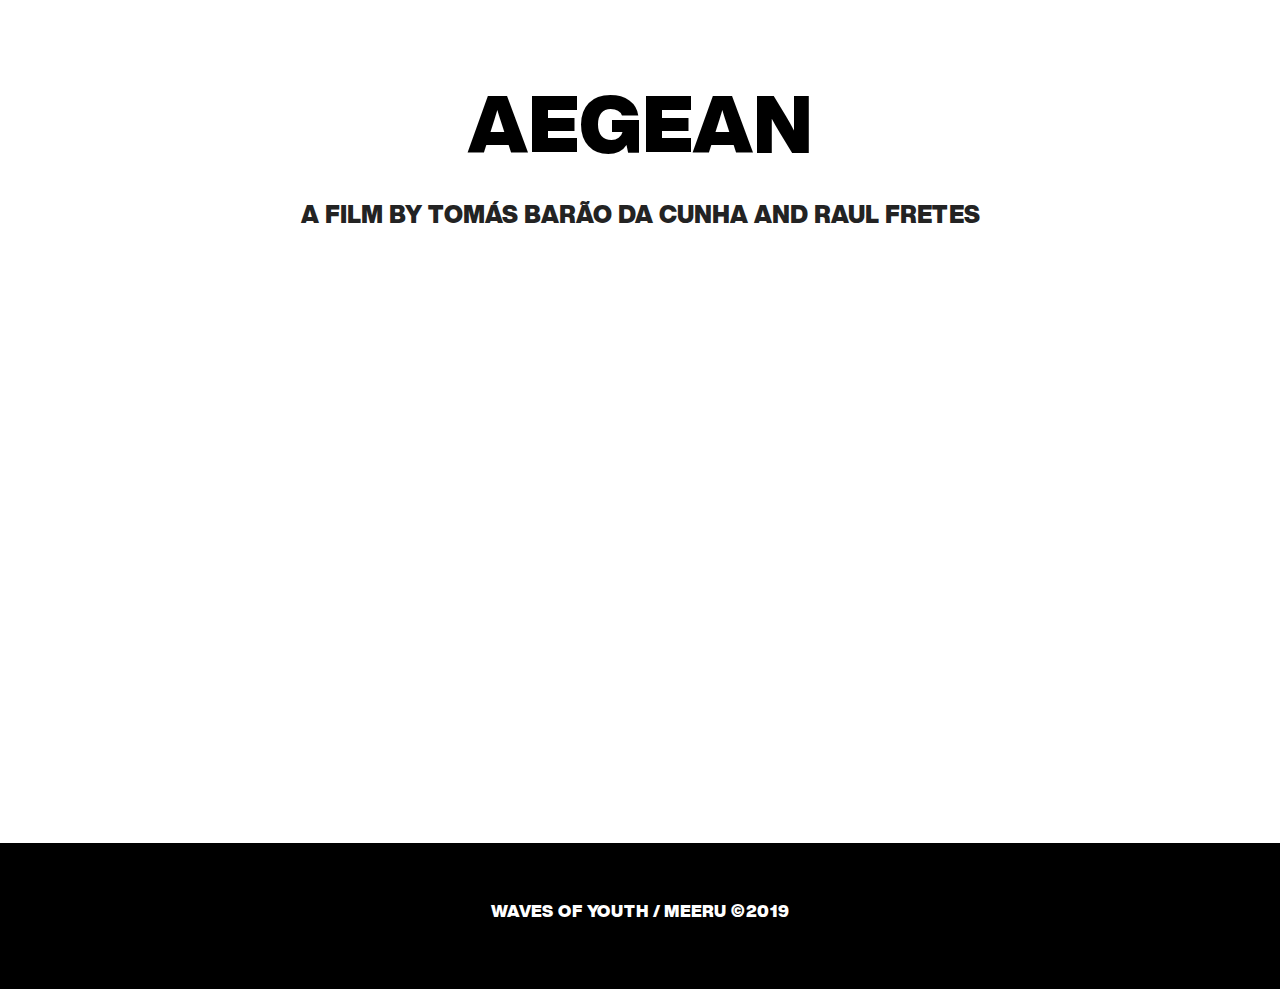
==== commit 182a94a8: "create github pages" ====
--- a/index.html
+++ b/index.html
@@ -52,7 +52,7 @@
 
 </section>
 
-<section class="engine"><a href="https://mobirise.info/d">web maker</a></section><section class="cid-rCfNnTHJ8G" id="video3-8b">
+<section class="engine"><a href="https://mobirise.info/b">create your own site</a></section><section class="cid-rCfNnTHJ8G" id="video3-8b">
 
     
     
--- a/assets/mobirise/css/mbr-additional.css
+++ b/assets/mobirise/css/mbr-additional.css
@@ -15,10 +15,10 @@
 }
 .display-1 {
   font-family: 'HelveticaNowDisplay-Black';
-  font-size: 4rem;
+  font-size: 5rem;
 }
 .display-1 > .mbr-iconfont {
-  font-size: 6.4rem;
+  font-size: 8rem;
 }
 .display-2 {
   font-family: 'HelveticaNowDisplay-Black';
@@ -55,9 +55,9 @@
 /* 0.65 - min scale variable, may vary */
 @media (max-width: 768px) {
   .display-1 {
-    font-size: 3.2rem;
-    font-size: calc( 2.05rem + (4 - 2.05) * ((100vw - 20rem) / (48 - 20)));
-    line-height: calc( 1.4 * (2.05rem + (4 - 2.05) * ((100vw - 20rem) / (48 - 20))));
+    font-size: 4rem;
+    font-size: calc( 2.4rem + (5 - 2.4) * ((100vw - 20rem) / (48 - 20)));
+    line-height: calc( 1.4 * (2.4rem + (5 - 2.4) * ((100vw - 20rem) / (48 - 20))));
   }
   .display-2 {
     font-size: 1.92rem;
@@ -1341,11 +1341,12 @@
 }
 .cid-rCfOc58JS8 .mbr-text,
 .cid-rCfOc58JS8 .mbr-section-btn {
-  color: #000000;
+  color: #232323;
   text-align: center;
 }
 .cid-rCfOc58JS8 H1 {
   text-align: center;
+  color: #000000;
 }
 .cid-rCfNnTHJ8G {
   background: #ffffff;
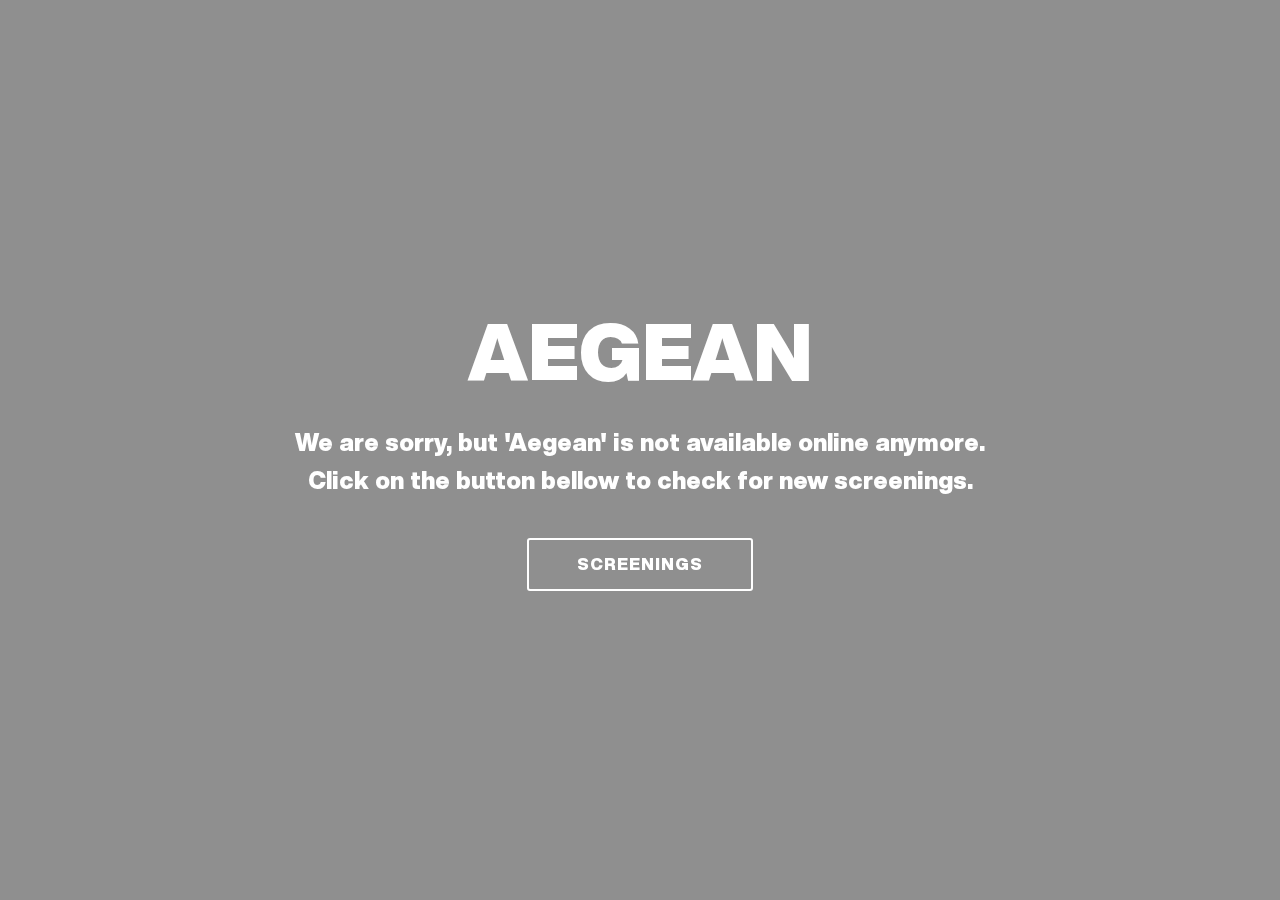
==== commit 7cd59496: "create github pages" ====
--- a/index.html
+++ b/index.html
@@ -10,6 +10,7 @@
   <meta name="description" content="">
   
   <title>Waves Of Youth</title>
+  <link rel="stylesheet" href="assets/web/assets/mobirise-icons/mobirise-icons.css">
   <link rel="stylesheet" href="assets/tether/tether.min.css">
   <link rel="stylesheet" href="assets/bootstrap/css/bootstrap.min.css">
   <link rel="stylesheet" href="assets/bootstrap/css/bootstrap-grid.min.css">
@@ -33,60 +34,34 @@
 <!-- /Google Analytics -->
 
 
-  <section class="header1 cid-rCfOc58JS8" id="header16-8c">
+  <section class="cid-rCEbIQbEPj mbr-fullscreen" data-bg-video="https://vimeo.com/329583572" id="header2-8e">
 
     
 
-    
+    <div class="mbr-overlay" style="opacity: 0.4; background-color: rgb(0, 0, 0);"></div>
 
-    <div class="container">
+    <div class="container align-center">
         <div class="row justify-content-md-center">
-            <div class="col-md-10 align-center">
-                <h1 class="mbr-section-title mbr-bold pb-3 mbr-fonts-style display-1">AEGEAN</h1>
+            <div class="mbr-white col-md-10">
+                <h1 class="mbr-section-title mbr-bold pb-3 mbr-fonts-style display-1">
+                    AEGEAN</h1>
                 
-                <p class="mbr-text pb-3 mbr-fonts-style display-5">A FILM BY TOMÁS BARÃO DA CUNHA AND RAUL FRETES</p>
-                
+                <p class="mbr-text pb-3 mbr-fonts-style display-5">We are sorry, but 'Aegean' is not available online anymore.<br>Click on the button bellow to check for new screenings.</p>
+                <div class="mbr-section-btn"><a class="btn btn-md btn-white-outline display-4" href="https://mobirise.co">SCREENINGS</a></div>
             </div>
         </div>
     </div>
-
-</section>
-
-<section class="engine"><a href="https://mobirise.info/b">create your own site</a></section><section class="cid-rCfNnTHJ8G" id="video3-8b">
-
     
-    
-    <figure class="mbr-figure align-center container">
-        <div class="video-block" style="width: 83%;">
-            <div><iframe class="mbr-embedded-video" src="https://player.vimeo.com/video/303070485?autoplay=0&amp;loop=0" width="1280" height="720" frameborder="0" allowfullscreen></iframe></div>
-        </div>
-    </figure>
-</section>
-
-<section class="mbr-section content5 cid-rpemln7z14" id="content5-81">
-
-    
-
-    
-
-    <div class="container">
-        <div class="media-container-row">
-            <div class="title col-12 col-md-8">
-                <h2 class="align-center mbr-bold mbr-white pb-3 mbr-fonts-style display-4"><span style="font-weight: normal;">WAVES OF YOUTH / MEERU ©2019</span></h2>
-                
-                
-                
-            </div>
-        </div>
-    </div>
 </section>
 
 
-  <script src="assets/web/assets/jquery/jquery.min.js"></script>
+  <section class="engine"><a href="https://mobirise.info/l">free website templates</a></section><script src="assets/web/assets/jquery/jquery.min.js"></script>
   <script src="assets/popper/popper.min.js"></script>
   <script src="assets/tether/tether.min.js"></script>
   <script src="assets/bootstrap/js/bootstrap.min.js"></script>
   <script src="assets/smoothscroll/smooth-scroll.js"></script>
+  <script src="assets/ytplayer/jquery.mb.ytplayer.min.js"></script>
+  <script src="assets/vimeoplayer/jquery.mb.vimeo_player.js"></script>
   <script src="assets/theme/js/script.js"></script>
   
   
--- a/assets/web/assets/mobirise-icons/mobirise-icons.css
+++ b/assets/web/assets/mobirise-icons/mobirise-icons.css
@@ -0,0 +1,476 @@
+@font-face {
+  font-family: 'MobiriseIcons';
+  src:  url('mobirise-icons.eot?spat4u');
+  src:  url('mobirise-icons.eot?spat4u#iefix') format('embedded-opentype'),
+    url('mobirise-icons.ttf?spat4u') format('truetype'),
+    url('mobirise-icons.woff?spat4u') format('woff'),
+    url('mobirise-icons.svg?spat4u#MobiriseIcons') format('svg');
+  font-weight: normal;
+  font-style: normal;
+}
+
+[class^="mbri-"], [class*=" mbri-"] {
+  /* use !important to prevent issues with browser extensions that change fonts */
+  font-family: MobiriseIcons !important;
+  speak: none;
+  font-style: normal;
+  font-weight: normal;
+  font-variant: normal;
+  text-transform: none;
+  line-height: 1;
+
+  /* Better Font Rendering =========== */
+  -webkit-font-smoothing: antialiased;
+  -moz-osx-font-smoothing: grayscale;
+}
+
+.mbri-add-submenu:before {
+  content: "\e900";
+}
+.mbri-alert:before {
+  content: "\e901";
+}
+.mbri-align-center:before {
+  content: "\e902";
+}
+.mbri-align-justify:before {
+  content: "\e903";
+}
+.mbri-align-left:before {
+  content: "\e904";
+}
+.mbri-align-right:before {
+  content: "\e905";
+}
+.mbri-android:before {
+  content: "\e906";
+}
+.mbri-apple:before {
+  content: "\e907";
+}
+.mbri-arrow-down:before {
+  content: "\e908";
+}
+.mbri-arrow-next:before {
+  content: "\e909";
+}
+.mbri-arrow-prev:before {
+  content: "\e90a";
+}
+.mbri-arrow-up:before {
+  content: "\e90b";
+}
+.mbri-bold:before {
+  content: "\e90c";
+}
+.mbri-bookmark:before {
+  content: "\e90d";
+}
+.mbri-bootstrap:before {
+  content: "\e90e";
+}
+.mbri-briefcase:before {
+  content: "\e90f";
+}
+.mbri-browse:before {
+  content: "\e910";
+}
+.mbri-bulleted-list:before {
+  content: "\e911";
+}
+.mbri-calendar:before {
+  content: "\e912";
+}
+.mbri-camera:before {
+  content: "\e913";
+}
+.mbri-cart-add:before {
+  content: "\e914";
+}
+.mbri-cart-full:before {
+  content: "\e915";
+}
+.mbri-cash:before {
+  content: "\e916";
+}
+.mbri-change-style:before {
+  content: "\e917";
+}
+.mbri-chat:before {
+  content: "\e918";
+}
+.mbri-clock:before {
+  content: "\e919";
+}
+.mbri-close:before {
+  content: "\e91a";
+}
+.mbri-cloud:before {
+  content: "\e91b";
+}
+.mbri-code:before {
+  content: "\e91c";
+}
+.mbri-contact-form:before {
+  content: "\e91d";
+}
+.mbri-credit-card:before {
+  content: "\e91e";
+}
+.mbri-cursor-click:before {
+  content: "\e91f";
+}
+.mbri-cust-feedback:before {
+  content: "\e920";
+}
+.mbri-database:before {
+  content: "\e921";
+}
+.mbri-delivery:before {
+  content: "\e922";
+}
+.mbri-desktop:before {
+  content: "\e923";
+}
+.mbri-devices:before {
+  content: "\e924";
+}
+.mbri-down:before {
+  content: "\e925";
+}
+.mbri-download:before {
+  content: "\e989";
+}
+.mbri-drag-n-drop:before {
+  content: "\e927";
+}
+.mbri-drag-n-drop2:before {
+  content: "\e928";
+}
+.mbri-edit:before {
+  content: "\e929";
+}
+.mbri-edit2:before {
+  content: "\e92a";
+}
+.mbri-error:before {
+  content: "\e92b";
+}
+.mbri-extension:before {
+  content: "\e92c";
+}
+.mbri-features:before {
+  content: "\e92d";
+}
+.mbri-file:before {
+  content: "\e92e";
+}
+.mbri-flag:before {
+  content: "\e92f";
+}
+.mbri-folder:before {
+  content: "\e930";
+}
+.mbri-gift:before {
+  content: "\e931";
+}
+.mbri-github:before {
+  content: "\e932";
+}
+.mbri-globe:before {
+  content: "\e933";
+}
+.mbri-globe-2:before {
+  content: "\e934";
+}
+.mbri-growing-chart:before {
+  content: "\e935";
+}
+.mbri-hearth:before {
+  content: "\e936";
+}
+.mbri-help:before {
+  content: "\e937";
+}
+.mbri-home:before {
+  content: "\e938";
+}
+.mbri-hot-cup:before {
+  content: "\e939";
+}
+.mbri-idea:before {
+  content: "\e93a";
+}
+.mbri-image-gallery:before {
+  content: "\e93b";
+}
+.mbri-image-slider:before {
+  content: "\e93c";
+}
+.mbri-info:before {
+  content: "\e93d";
+}
+.mbri-italic:before {
+  content: "\e93e";
+}
+.mbri-key:before {
+  content: "\e93f";
+}
+.mbri-laptop:before {
+  content: "\e940";
+}
+.mbri-layers:before {
+  content: "\e941";
+}
+.mbri-left-right:before {
+  content: "\e942";
+}
+.mbri-left:before {
+  content: "\e943";
+}
+.mbri-letter:before {
+  content: "\e944";
+}
+.mbri-like:before {
+  content: "\e945";
+}
+.mbri-link:before {
+  content: "\e946";
+}
+.mbri-lock:before {
+  content: "\e947";
+}
+.mbri-login:before {
+  content: "\e948";
+}
+.mbri-logout:before {
+  content: "\e949";
+}
+.mbri-magic-stick:before {
+  content: "\e94a";
+}
+.mbri-map-pin:before {
+  content: "\e94b";
+}
+.mbri-menu:before {
+  content: "\e94c";
+}
+.mbri-mobile:before {
+  content: "\e94d";
+}
+.mbri-mobile2:before {
+  content: "\e94e";
+}
+.mbri-mobirise:before {
+  content: "\e94f";
+}
+.mbri-more-horizontal:before {
+  content: "\e950";
+}
+.mbri-more-vertical:before {
+  content: "\e951";
+}
+.mbri-music:before {
+  content: "\e952";
+}
+.mbri-new-file:before {
+  content: "\e953";
+}
+.mbri-numbered-list:before {
+  content: "\e954";
+}
+.mbri-opened-folder:before {
+  content: "\e955";
+}
+.mbri-pages:before {
+  content: "\e956";
+}
+.mbri-paper-plane:before {
+  content: "\e957";
+}
+.mbri-paperclip:before {
+  content: "\e958";
+}
+.mbri-photo:before {
+  content: "\e959";
+}
+.mbri-photos:before {
+  content: "\e95a";
+}
+.mbri-pin:before {
+  content: "\e95b";
+}
+.mbri-play:before {
+  content: "\e95c";
+}
+.mbri-plus:before {
+  content: "\e95d";
+}
+.mbri-preview:before {
+  content: "\e95e";
+}
+.mbri-print:before {
+  content: "\e95f";
+}
+.mbri-protect:before {
+  content: "\e960";
+}
+.mbri-question:before {
+  content: "\e961";
+}
+.mbri-quote-left:before {
+  content: "\e962";
+}
+.mbri-quote-right:before {
+  content: "\e963";
+}
+.mbri-refresh:before {
+  content: "\e964";
+}
+.mbri-responsive:before {
+  content: "\e965";
+}
+.mbri-right:before {
+  content: "\e966";
+}
+.mbri-rocket:before {
+  content: "\e967";
+}
+.mbri-sad-face:before {
+  content: "\e968";
+}
+.mbri-sale:before {
+  content: "\e969";
+}
+.mbri-save:before {
+  content: "\e96a";
+}
+.mbri-search:before {
+  content: "\e96b";
+}
+.mbri-setting:before {
+  content: "\e96c";
+}
+.mbri-setting2:before {
+  content: "\e96d";
+}
+.mbri-setting3:before {
+  content: "\e96e";
+}
+.mbri-share:before {
+  content: "\e96f";
+}
+.mbri-shopping-bag:before {
+  content: "\e970";
+}
+.mbri-shopping-basket:before {
+  content: "\e971";
+}
+.mbri-shopping-cart:before {
+  content: "\e972";
+}
+.mbri-sites:before {
+  content: "\e973";
+}
+.mbri-smile-face:before {
+  content: "\e974";
+}
+.mbri-speed:before {
+  content: "\e975";
+}
+.mbri-star:before {
+  content: "\e976";
+}
+.mbri-success:before {
+  content: "\e977";
+}
+.mbri-sun:before {
+  content: "\e978";
+}
+.mbri-sun2:before {
+  content: "\e979";
+}
+.mbri-tablet:before {
+  content: "\e97a";
+}
+.mbri-tablet-vertical:before {
+  content: "\e97b";
+}
+.mbri-target:before {
+  content: "\e97c";
+}
+.mbri-timer:before {
+  content: "\e97d";
+}
+.mbri-to-ftp:before {
+  content: "\e97e";
+}
+.mbri-to-local-drive:before {
+  content: "\e97f";
+}
+.mbri-touch-swipe:before {
+  content: "\e980";
+}
+.mbri-touch:before {
+  content: "\e981";
+}
+.mbri-trash:before {
+  content: "\e982";
+}
+.mbri-underline:before {
+  content: "\e983";
+}
+.mbri-unlink:before {
+  content: "\e984";
+}
+.mbri-unlock:before {
+  content: "\e985";
+}
+.mbri-up-down:before {
+  content: "\e986";
+}
+.mbri-up:before {
+  content: "\e987";
+}
+.mbri-update:before {
+  content: "\e988";
+}
+.mbri-upload:before {
+ content: "\e926"; 
+}
+.mbri-user:before {
+  content: "\e98a";
+}
+.mbri-user2:before {
+  content: "\e98b";
+}
+.mbri-users:before {
+  content: "\e98c";
+}
+.mbri-video:before {
+  content: "\e98d";
+}
+.mbri-video-play:before {
+  content: "\e98e";
+}
+.mbri-watch:before {
+  content: "\e98f";
+}
+.mbri-website-theme:before {
+  content: "\e990";
+}
+.mbri-wifi:before {
+  content: "\e991";
+}
+.mbri-windows:before {
+  content: "\e992";
+}
+.mbri-zoom-out:before {
+  content: "\e993";
+}
+.mbri-redo:before {
+  content: "\e994";
+}
+.mbri-undo:before {
+  content: "\e995";
+}
--- a/assets/mobirise/css/mbr-additional.css
+++ b/assets/mobirise/css/mbr-additional.css
@@ -1323,46 +1323,13 @@
   box-shadow: none !important;
 }
 .cid-qVMI4pf1Yo {
-  background-image: url("../../../assets/images/vlcsnap-2018-11-27-15h20m49s271-1-2000x1134.jpg");
+  background-color: #ffffff;
 }
 .cid-qVMI4pf1Yo H3 {
   text-align: left;
+  color: #000000;
 }
 .cid-qVMI4pf1Yo H1 {
   text-align: left;
-}
-.cid-rCfOc58JS8 {
-  padding-top: 75px;
-  padding-bottom: 0px;
-  background-color: #ffffff;
-}
-.cid-rCfOc58JS8 P {
-  color: #767676;
-}
-.cid-rCfOc58JS8 .mbr-text,
-.cid-rCfOc58JS8 .mbr-section-btn {
-  color: #232323;
-  text-align: center;
-}
-.cid-rCfOc58JS8 H1 {
-  text-align: center;
   color: #000000;
 }
-.cid-rCfNnTHJ8G {
-  background: #ffffff;
-  padding-top: 0px;
-  padding-bottom: 60px;
-}
-.cid-rCfNnTHJ8G .video-block {
-  margin: auto;
-}
-@media (max-width: 768px) {
-  .cid-rCfNnTHJ8G .video-block {
-    width: 100% !important;
-  }
-}
-.cid-rpemln7z14 {
-  padding-top: 60px;
-  padding-bottom: 45px;
-  background-color: #000000;
-}
